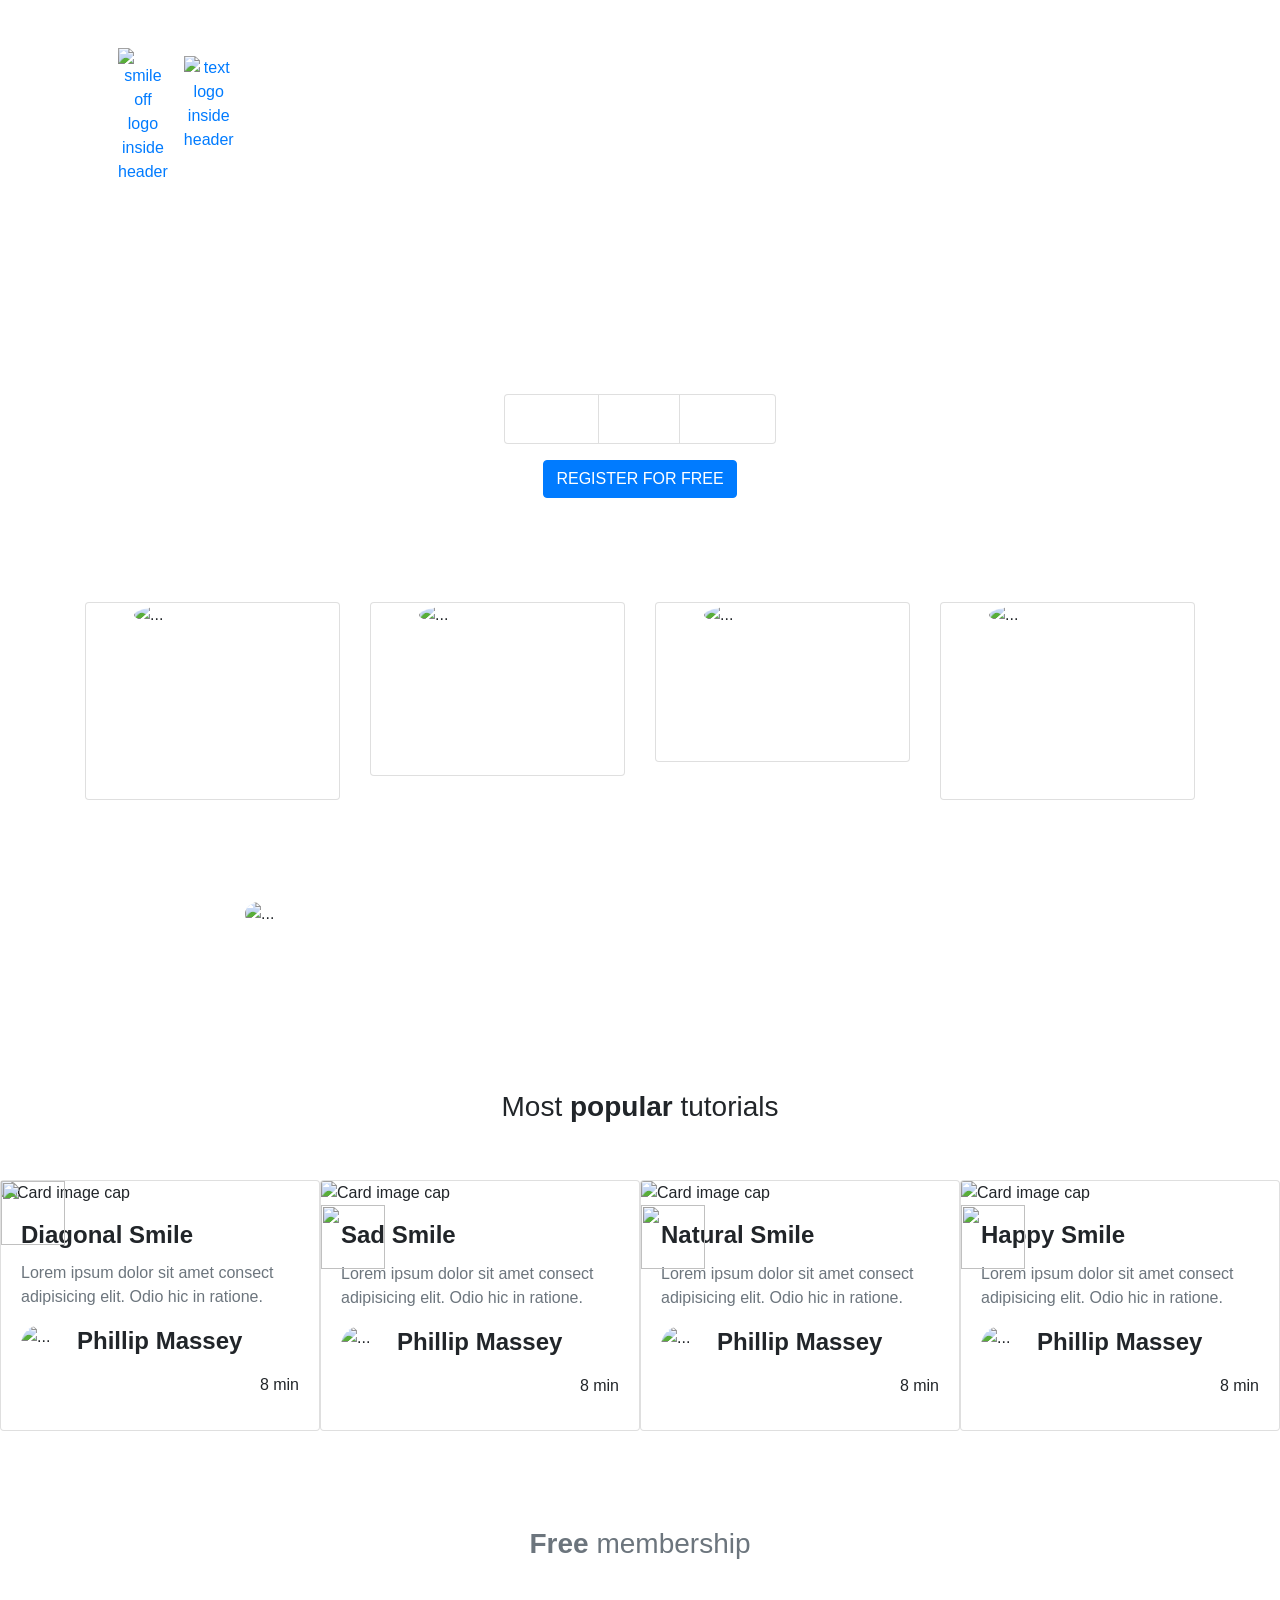
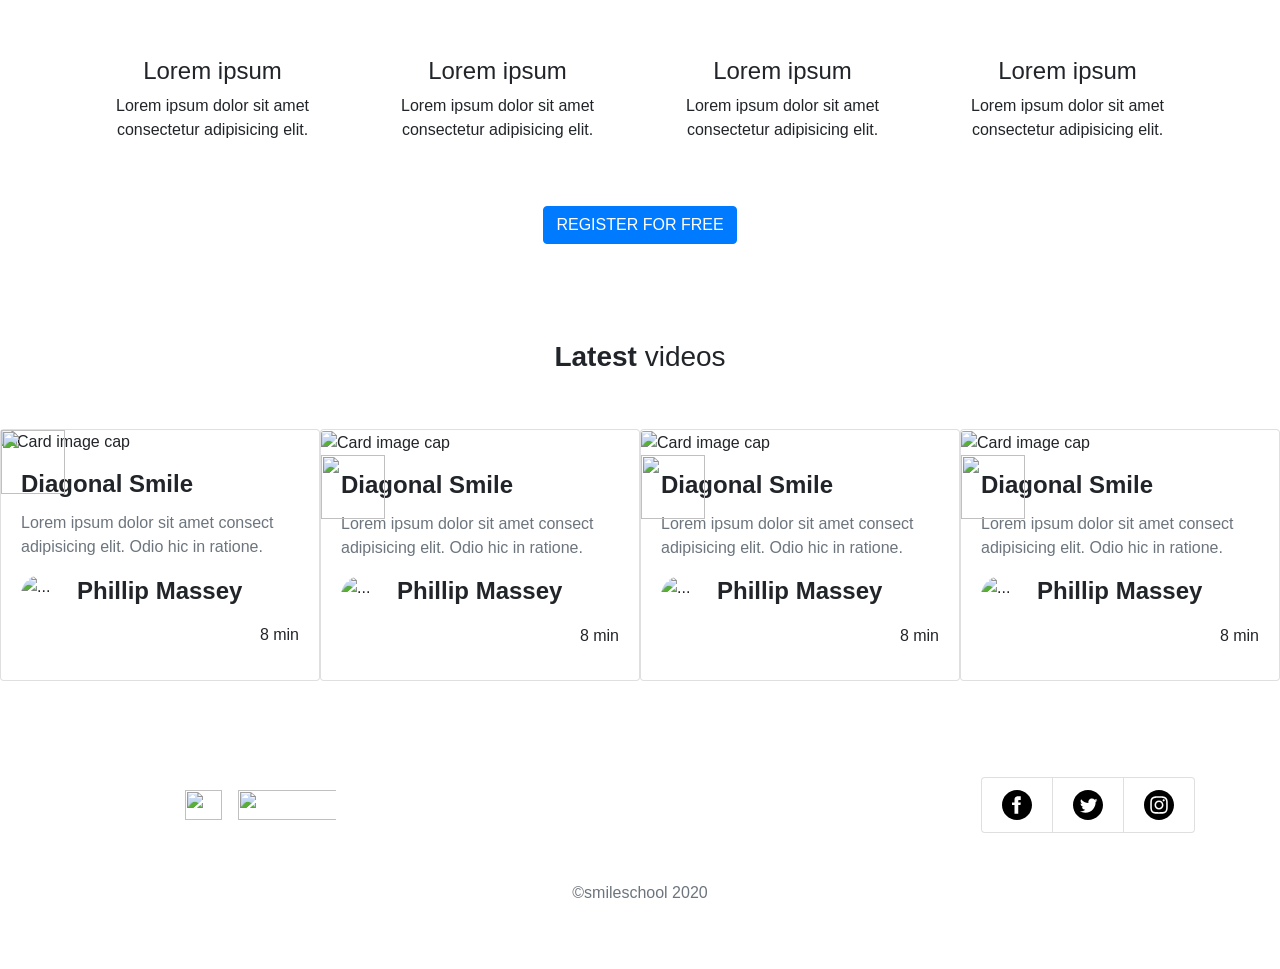
==== 0-homepage.html @ 90c12ca0 "Smiling school" ====
<!DOCTYPE html>
<html lang="en">
<head>
    <meta charset="UTF-8">
    <meta http-equiv="X-UA-Compatible" content="IE=edge">
    <meta name="viewport" content="width=device-width, initial-scale=1.0">
    <title>Smile School</title>
    <link rel="shortcut icon" href="/images/favicon.ico" type="image/x-icon">
    <link href="https://fonts.googleapis.com/css?family=Source+Sans+Pro&display=swap" rel="stylesheet">
    <link href="https://fonts.googleapis.com/css?family=Coiny&display=swap" rel="stylesheet">

    <script src="https://code.jquery.com/jquery-3.4.1.min.js" integrity="sha256-CSXorXvZcTkaix6Yvo6HppcZGetbYMGWSFlBw8HfCJo=" crossorigin="anonymous"></script>
    <script src="https://stackpath.bootstrapcdn.com/bootstrap/4.4.1/js/bootstrap.min.js" integrity="sha384-wfSDF2E50Y2D1uUdj0O3uMBJnjuUD4Ih7YwaYd1iqfktj0Uod8GCExl3Og8ifwB6" crossorigin="anonymous"></script>
    <script src="https://cdnjs.cloudflare.com/ajax/libs/popper.js/1.12.9/umd/popper.min.js" integrity="sha384-ApNbgh9B+Y1QKtv3Rn7W3mgPxhU9K/ScQsAP7hUibX39j7fakFPskvXusvfa0b4Q" crossorigin="anonymous"></script>

    <link rel="stylesheet" href="https://stackpath.bootstrapcdn.com/bootstrap/4.4.1/css/bootstrap.min.css" integrity="sha384-Vkoo8x4CGsO3+Hhxv8T/Q5PaXtkKtu6ug5TOeNV6gBiFeWPGFN9MuhOf23Q9Ifjh" crossorigin="anonymous">

    <!-- Import this for using IcoMoon provide-->
    <link rel="stylesheet" href="/holberton_school-icon/style.css">
    <!-- Costumize styles -->
    <link rel="stylesheet" href="styles.css">
    <script src="scripts.js"></script>

</head>
<body>
    <main class="img-background">
        <header class="container p-5">
            <div class="row justify-content-between">

                <!-- header logo -->
                <div class="header-logo d-flex flex-column flex-sm-row text-center col-12 col-sm-1">
                    <a href="0-homepage.html"><img src="/images/smile_off.png" aria-current="page" alt="smile off logo inside header" width="37" height="34"></a>
                    <a href="0-homepage.html"><img src="/images/logo.png" class="pl-3 pt-2" alt="text logo inside header" width="113" height="34"></a>
                </div>

                <input type="checkbox" class="menu-btn d-none" id="menu-btn">
                <label class="menu-icon p-1 d-block d-sm-none position-absolute top-0" for="menu-btn"><span class="holberton_school-icon-menu text-white p-2 fs1"></span></label>

                <!-- menu-var nav -->
                <nav class="navbar-menu m-0 p-0">
                    <ul class="nav flex-column flex-sm-row text-center">
                        <li class="nav-item">
                            <a class="nav-link text-white text-uppercase" href="0-courses.html">courses</a>
                        </li>
                        <li class="nav-item">
                            <a class="nav-link text-white text-uppercase" href="0-pricing.html">pricing</a>
                        </li>
                        <li class="nav-item">
                            <a class="nav-link text-white text-uppercase" href="#">login</a>
                        </li>
                    </ul>
                </nav>
            </div>
        </header>

        <section class="section-hero text-white py-5">
            <h1 class="display-2 text-center font-weight-bold">Get schooled</h1>
            <div class="list-body">
                <ul class="list-group list-group-horizontal d-flex justify-content-center">
                    <li class="list-group-item text-uppercase">small</li>
                    <li class="list-group-item text-uppercase">grin</li>
                    <li class="list-group-item text-uppercase">laugh</li>
                </ul>
            </div>
            <div class="text-center py-3">
                <button type="button" class="button btn btn-primary text-uppercase">register for free</button>
            </div>
        </section>

        <section class="section-pros">
            <p class="text-center text-white pros"><span class="color">Learn</span> from the pros</p>
            <div class="container">
                <div class="row">
                    <div class="col-6 col-md-3">
                        <div class="card">
                            <img src="/images/profile_1.jpg" class="card-img-top rounded-circle px-5" alt="...">
                            <div class="card-body">
                                <h2 class="text-white text-center font-weight-bold">Phillip Massey</h2>
                                <p class="card-text text-white text-center font-italic"><span>&#171;</span> Smile of the year <span>&#187;</span> 2018 - 2019</p>
                            </div>
                        </div>
                    </div>
                    <div class="col-6 col-md-3">
                        <div class="card">
                            <img src="/images/profile_2.jpg" class="card-img-top rounded-circle px-5" alt="...">
                            <div class="card-body">
                                <h2 class="text-white text-center font-weight-bold">Nanie Lawrence</h2>
                                <p class="card-text text-white text-center font-italic">Best <span>&#171;</span> Little smile <span>&#187;</span> 2017</p>
                            </div>
                        </div>
                    </div>
                    <div class="col-6 col-md-3">
                        <div class="card">
                            <img src="/images/profile_3.jpg" class="card-img-top rounded-circle px-5" alt="...">
                            <div class="card-body">
                                <h2 class="text-white text-center font-weight-bold">Bruce Walter</h2>
                                <p class="card-text text-white text-center font-italic">Best <span>&#171;</span> Friend smile <span>&#187;</span> Live performance 2019</p>
                            </div>
                        </div>
                    </div>
                    <div class="col-6 col-md-3">
                        <div class="card">
                            <img src="/images/profile_4.jpg" class="card-img-top rounded-circle px-5" alt="...">
                            <div class="card-body">
                                <h2 class="text-white font-weight-bold text-center">Henry Hughes</h2>
                                <p class="card-text text-white text-center font-italic"><span>&#171;</span> 24h smales <span>&#187;</span> winner 2016 - 2019</p>
                            </div>
                        </div>
                    </div>
                </div>
            </div>
        </section>
    </main>
    <!-- Carousel of quotes -->
    <section class="section-carousel py-5">
        <div id="carouselExampleControls" class="carousel slide" data-bs-touch="false" slide.bs.carousel="true" data-bs-interval="false">
            <div class="container">
                <div class="carousel-inner">
                    <div class="carousel-item active">
                        <!-- Quote 1 -->
                        <blockquote>
                            <div class="container">
                                <div class="row align-items-center px-md-5">
                                    <div class="col-sm-3 text-center">
                                        <img class="img-carousel rounded-circle" src="/images/profile_5.jpg" alt="...">
                                    </div>
                                    <div class="col-sm-9 mt-5 mt-sm-0">
                                        <p class="text-white"><span>&#171;</span> Those tutorials are concise and go straight to the point. I can think of a better place to learn smiling. And it's so fun. <span>&#187;</span></p>
                                        <h3 class="text-white">Person Name</h3>
                                        <small class="text-white">Weather presenter</small>
                                    </div>
                                </div>
                            </div>
                        </blockquote>
                    </div>
                    <div class="carousel-item">
                        <!-- Quote 2 -->
                        <blockquote>
                            <div class="container">
                                <div class="row align-items-center px-md-5">
                                    <div class="col-sm-3 text-center">
                                        <img class="img-carousel rounded-circle" src="/images/profile_5.jpg" alt="...">
                                    </div>
                                    <div class="col-sm-9 mt-5 mt-sm-0">
                                        <p class="text-white"><span>&#171;</span> Those tutorials are concise and go straight to the point. I can think of a better place to learn smiling. And it's so fun. <span>&#187;</span></p>
                                        <h3 class="text-white">Person Name</h3>
                                        <small class="text-white">Weather presenter</small>
                                    </div>
                                </div>
                            </div>
                        </blockquote>
                    </div>
                </div>
            </div>
        <a class="carousel-control-prev" href="#carouselExampleControls" role="button" data-slide="prev">
            <span class="holberton_school-icon-arrow_4" aria-hidden="true"></span>
            <span class="sr-only">Previous</span>
        </a>
        <a class="carousel-control-next" href="#carouselExampleControls" role="button" data-slide="next">
            <span class="holberton_school-icon-arrow_3" aria-hidden="true"></span>
            <span class="sr-only">Next</span>
        </a>
        </div>
    </section>
    <!-- Carousel of videos -->
    <section class="carousel-videos">
        <div id="carouselVideo" class="carousel slide" data-bs-touch="false" slide.bs.carousel="true" data-bs-interval="false">
            <div class="container-own">
                <div class="header-videos">
                    <header class="text-center py-5">
                        <h3 class="font-weight-lighter color-text">Most <span class="color font-weight-bold">popular</span> tutorials</h3>
                    </header>
                </div>
                <div class="carousel-inner pb-5">
                    <div class="carousel-item active">
                        <div class="d-flex justify-content-around px-5 px-md-0">
                            <!-- card video 1 -->
                            <div class="card">
                                <img class="card-img-top position-relative" src="/images/thumbnail_1.jpg" alt="Card image cap" >
                                <div class="card-image position-absolute top-0 left-0">
                                    <img src="/images/play.png" alt="" width="64px" height="64px">
                                </div>
                                <div class="card-body py-3">
                                    <h4 class="card-title font-weight-bold color-text">Diagonal Smile</h4>
                                    <p class="card-text text-muted">Lorem ipsum dolor sit amet consect adipisicing elit. Odio hic in ratione.</p>
                                    <div class="d-flex align-items-center">
                                        <img src="/images/profile_1.jpg" class="rounded-circle" alt="..." width="40px" height="40px">
                                        <div>
                                            <h4 class="font-weight-bold pl-3"><span class="color"> Phillip Massey</span></h4>
                                        </div>
                                    </div>
                                    <div class="d-flex mt-2 justify-content-between">
                                        <div class="rating">
                                            <img src="/images/star_on.png" alt="" width="15px" height="15px">
                                            <img src="/images/star_on.png" alt="" width="15px" height="15px">
                                            <img src="/images/star_on.png" alt="" width="15px" height="15px">
                                            <img src="/images/star_on.png" alt="" width="15px" height="15px">
                                            <img src="/images/star_off.png" alt="" width="15px" height="15px">
                                        </div>
                                        <div class="minutes">
                                            <p><span class="color">8 min</span></p>
                                        </div>
                                    </div>
                                </div>
                            </div>
                            <!-- card video 2 -->
                            <div class="card d-none d-sm-block">
                                <img class="card-img-top position-relative" src="/images/thumbnail_2.jpg" alt="Card image cap" >
                                <div class="card-image position-absolute">
                                    <img src="/images/play.png" alt="" width="64px" height="64px">
                                </div>
                                <div class="card-body py-3">
                                    <h4 class="card-title font-weight-bold color-text">Sad Smile</h4>
                                    <p class="card-text text-muted">Lorem ipsum dolor sit amet consect adipisicing elit. Odio hic in ratione.</p>
                                    <div class="d-flex align-items-center">
                                        <img src="/images/profile_1.jpg" class="rounded-circle" alt="..." width="40px" height="40px">
                                        <div>
                                            <h4 class="font-weight-bold pl-3"><span class="color"> Phillip Massey</span></h4>
                                        </div>
                                    </div>
                                    <div class="d-flex mt-2 justify-content-between">
                                        <div class="rating">
                                            <img src="/images/star_on.png" alt="" width="15px" height="15px">
                                            <img src="/images/star_on.png" alt="" width="15px" height="15px">
                                            <img src="/images/star_on.png" alt="" width="15px" height="15px">
                                            <img src="/images/star_on.png" alt="" width="15px" height="15px">
                                            <img src="/images/star_off.png" alt="" width="15px" height="15px">
                                        </div>
                                        <div class="minutes">
                                            <p><span class="color">8 min</span></p>
                                        </div>
                                    </div>
                                </div>
                            </div>
                            <!-- card video 3 -->
                            <div class="card d-none d-md-block">
                                <img class="card-img-top position-relative" src="/images/thumbnail_3.jpg" alt="Card image cap" >
                                <div class="card-image position-absolute">
                                    <img src="/images/play.png" alt="" width="64px" height="64px">
                                </div>
                                <div class="card-body py-3">
                                    <h4 class="card-title font-weight-bold color-text">Natural Smile</h4>
                                    <p class="card-text text-muted">Lorem ipsum dolor sit amet consect adipisicing elit. Odio hic in ratione.</p>
                                    <div class="d-flex align-items-center">
                                        <img src="/images/profile_1.jpg" class="rounded-circle" alt="..." width="40px" height="40px">
                                        <div>
                                            <h4 class="font-weight-bold pl-3"><span class="color"> Phillip Massey</span></h4>
                                        </div>
                                    </div>
                                    <div class="d-flex mt-2 justify-content-between">
                                        <div class="rating">
                                            <img src="/images/star_on.png" alt="" width="15px" height="15px">
                                            <img src="/images/star_on.png" alt="" width="15px" height="15px">
                                            <img src="/images/star_on.png" alt="" width="15px" height="15px">
                                            <img src="/images/star_on.png" alt="" width="15px" height="15px">
                                            <img src="/images/star_off.png" alt="" width="15px" height="15px">
                                        </div>
                                        <div class="minutes">
                                            <p><span class="color">8 min</span></p>
                                        </div>
                                    </div>
                                </div>
                            </div>
                            <!-- card video 4 -->
                            <div class="card d-none d-md-block">
                                <img class="card-img-top position-relative" src="/images/thumbnail_4.jpg" alt="Card image cap" >
                                <div class="card-image position-absolute">
                                    <img src="/images/play.png" alt="" width="64px" height="64px">
                                </div>
                                <div class="card-body py-3">
                                    <h4 class="card-title font-weight-bold color-text">Happy Smile</h4>
                                    <p class="card-text text-muted">Lorem ipsum dolor sit amet consect adipisicing elit. Odio hic in ratione.</p>
                                    <div class="d-flex align-items-center">
                                        <img src="/images/profile_1.jpg" class="rounded-circle" alt="..." width="40px" height="40px">
                                        <div>
                                            <h4 class="font-weight-bold pl-3"><span class="color"> Phillip Massey</span></h4>
                                        </div>
                                    </div>
                                    <div class="d-flex mt-2 justify-content-between">
                                        <div class="rating">
                                            <img src="/images/star_on.png" alt="" width="15px" height="15px">
                                            <img src="/images/star_on.png" alt="" width="15px" height="15px">
                                            <img src="/images/star_on.png" alt="" width="15px" height="15px">
                                            <img src="/images/star_on.png" alt="" width="15px" height="15px">
                                            <img src="/images/star_off.png" alt="" width="15px" height="15px">
                                        </div>
                                        <div class="minutes">
                                            <p><span class="color">8 min</span></p>
                                        </div>
                                    </div>
                                </div>
                            </div>
                        </div>
                    </div>
                    <div class="carousel-item">
                        <!-- second part of carousel -->
                        <div class="d-flex justify-content-around px-5 px-md-0">
                            <!-- card video 1 -->
                            <div class="card d-none d-md-block">
                                <img class="card-img-top position-relative" src="/images/thumbnail_1.jpg" alt="Card image cap" >
                                <div class="card-image position-absolute">
                                    <img src="/images/play.png" alt="" width="64px" height="64px">
                                </div>
                                <div class="card-body py-3">
                                    <h4 class="card-title font-weight-bold color-text">Diagonal Smile</h4>
                                    <p class="card-text text-muted">Lorem ipsum dolor sit amet consect adipisicing elit. Odio hic in ratione.</p>
                                    <div class="d-flex align-items-center">
                                        <img src="/images/profile_1.jpg" class="rounded-circle" alt="..." width="40px" height="40px">
                                        <div>
                                            <h4 class="font-weight-bold pl-3"><span class="color"> Phillip Massey</span></h4>
                                        </div>
                                    </div>
                                    <div class="d-flex mt-2 justify-content-between">
                                        <div class="rating">
                                            <img src="/images/star_on.png" alt="" width="15px" height="15px">
                                            <img src="/images/star_on.png" alt="" width="15px" height="15px">
                                            <img src="/images/star_on.png" alt="" width="15px" height="15px">
                                            <img src="/images/star_on.png" alt="" width="15px" height="15px">
                                            <img src="/images/star_off.png" alt="" width="15px" height="15px">
                                        </div>
                                        <div class="minutes">
                                            <p><span class="color">8 min</span></p>
                                        </div>
                                    </div>
                                </div>
                            </div>
                            <!-- card video 2 -->
                            <div class="card d-none d-md-block ">
                                <img class="card-img-top position-relative" src="/images/thumbnail_2.jpg" alt="Card image cap" >
                                <div class="card-image position-absolute">
                                    <img src="/images/play.png" alt="" width="64px" height="64px">
                                </div>
                                <div class="card-body py-3">
                                    <h4 class="card-title font-weight-bold color-text">Sad Smile</h4>
                                    <p class="card-text text-muted">Lorem ipsum dolor sit amet consect adipisicing elit. Odio hic in ratione.</p>
                                    <div class="d-flex align-items-center">
                                        <img src="/images/profile_1.jpg" class="rounded-circle" alt="..." width="40px" height="40px">
                                        <div>
                                            <h4 class="font-weight-bold pl-3"><span class="color"> Phillip Massey</span></h4>
                                        </div>
                                    </div>
                                    <div class="d-flex mt-2 justify-content-between">
                                        <div class="rating">
                                            <img src="/images/star_on.png" alt="" width="15px" height="15px">
                                            <img src="/images/star_on.png" alt="" width="15px" height="15px">
                                            <img src="/images/star_on.png" alt="" width="15px" height="15px">
                                            <img src="/images/star_on.png" alt="" width="15px" height="15px">
                                            <img src="/images/star_off.png" alt="" width="15px" height="15px">
                                        </div>
                                        <div class="minutes">
                                            <p><span class="color">8 min</span></p>
                                        </div>
                                    </div>
                                </div>
                            </div>
                            <!-- card video 3 -->
                            <div class="card d-none d-sm-block">
                                <img class="card-img-top position-relative color-text" src="/images/thumbnail_3.jpg" alt="Card image cap" >
                                <div class="card-image position-absolute">
                                    <img src="/images/play.png" alt="" width="64px" height="64px">
                                </div>
                                <div class="card-body py-3">
                                    <h4 class="card-title font-weight-bold">Natural Smile</h4>
                                    <p class="card-text text-muted">Lorem ipsum dolor sit amet consect adipisicing elit. Odio hic in ratione.</p>
                                    <div class="d-flex align-items-center">
                                        <img src="/images/profile_1.jpg" class="rounded-circle" alt="..." width="40px" height="40px">
                                        <div>
                                            <h4 class="font-weight-bold pl-3"><span class="color"> Phillip Massey</span></h4>
                                        </div>
                                    </div>
                                    <div class="d-flex mt-2 justify-content-between">
                                        <div class="rating">
                                            <img src="/images/star_on.png" alt="" width="15px" height="15px">
                                            <img src="/images/star_on.png" alt="" width="15px" height="15px">
                                            <img src="/images/star_on.png" alt="" width="15px" height="15px">
                                            <img src="/images/star_on.png" alt="" width="15px" height="15px">
                                            <img src="/images/star_off.png" alt="" width="15px" height="15px">
                                        </div>
                                        <div class="minutes">
                                            <p><span class="color">8 min</span></p>
                                        </div>
                                    </div>
                                </div>
                            </div>
                            <!-- card video 4 -->
                            <div class="card">
                                <img class="card-img-top position-relative" src="/images/thumbnail_4.jpg" alt="Card image cap" >
                                <div class="card-image position-absolute">
                                    <img src="/images/play.png" alt="" width="64px" height="64px">
                                </div>
                                <div class="card-body py-3">
                                    <h4 class="card-title font-weight-bold color-text">Happy Smile</h4>
                                    <p class="card-text text-muted">Lorem ipsum dolor sit amet consect adipisicing elit. Odio hic in ratione.</p>
                                    <div class="d-flex align-items-center">
                                        <img src="/images/profile_1.jpg" class="rounded-circle" alt="..." width="40px" height="40px">
                                        <div>
                                            <h4 class="font-weight-bold pl-3"><span class="color"> Phillip Massey</span></h4>
                                        </div>
                                    </div>
                                    <div class="d-flex mt-2 justify-content-between">
                                        <div class="rating">
                                            <img src="/images/star_on.png" alt="" width="15px" height="15px">
                                            <img src="/images/star_on.png" alt="" width="15px" height="15px">
                                            <img src="/images/star_on.png" alt="" width="15px" height="15px">
                                            <img src="/images/star_on.png" alt="" width="15px" height="15px">
                                            <img src="/images/star_off.png" alt="" width="15px" height="15px">
                                        </div>
                                        <div class="minutes">
                                            <p><span class="color">8 min</span></p>
                                        </div>
                                    </div>
                                </div>
                            </div>
                        </div>
                    </div>
                </div>
            </div>
        <a class="carousel-control-prev" href="#carouselVideo" role="button" data-slide="prev">
            <span class="holberton_school-icon-arrow_4" aria-hidden="true"></span>
            <span class="sr-only">Previous</span>
        </a>
        <a class="carousel-control-next" href="#carouselVideo" role="button" data-slide="next">
            <span class="holberton_school-icon-arrow_3" aria-hidden="true"></span>
            <span class="sr-only">Next</span>
        </a>
        </div>
    </section>
    <!-- row of smile -->
    <section class="section-smile">
        <div class="container">
            <header class="text-center py-5">
                <h3 class="font-weight-lighter text-muted"><span class="color font-weight-bold">Free </span>membership</h3>
            </header>
            <div class="row flex-wrap">
                <div class="col-12 col-sm-6 col-md-3 text-center">
                    <img src="/images/smile_on.png" alt="">
                    <div class="pt-3">
                        <h4>Lorem ipsum</h4>
                        <p class="smile-margin">Lorem ipsum dolor sit amet consectetur adipisicing elit.</p>    
                    </div>
                </div>
                <div class="col-12 col-sm-6 col-md-3 text-center mt-5 mt-sm-0">
                    <img src="/images/smile_on.png" alt="">
                    <div class="pt-3">
                        <h4>Lorem ipsum</h4>
                        <p class="smile-margin">Lorem ipsum dolor sit amet consectetur adipisicing elit.</p>
                    </div>
                </div>
                <div class="col-12 col-sm-6 col-md-3 text-center mt-5 mt-md-0">
                    <img src="/images/smile_on.png" alt="">
                    <div class="pt-3">
                        <h4>Lorem ipsum</h4>
                        <p class="smile-margin">Lorem ipsum dolor sit amet consectetur adipisicing elit.</p>
                    </div>
                </div>
                <div class="col-12 col-sm-6 col-md-3 text-center mt-5 mt-md-0">
                    <img src="/images/smile_on.png" alt="">
                    <div class="pt-3">
                        <h4>Lorem ipsum</h4>
                        <p class="smile-margin">Lorem ipsum dolor sit amet consectetur adipisicing elit.</p>
                    </div>
                </div>
            </div>
            <div class="text-center py-5">
                <button type="button" class="button btn btn-primary text-uppercase">register for free</button>
            </div>
        </div>
    </section>
    <!-- Carousel of videos latest section -->
    <section class="carousel-videos">
        <div id="carousellatest" class="carousel slide" data-bs-touch="false" slide.bs.carousel="true" data-bs-interval="false">
            <div class="container-own">
                <div class="header-videos">
                    <header class="text-center py-5">
                        <h3 class="font-weight-lighter color-text"><span class="color font-weight-bold">Latest</span> videos</h3>
                    </header>
                </div>
                <div class="carousel-inner pb-5">
                    <div class="carousel-item active">
                        <div class="d-flex justify-content-around">
                            <!-- card video 1 -->
                            <div class="card">
                                <img class="card-img-top position-relative" src="/images/thumbnail_1.jpg" alt="Card image cap" >
                                <div class="card-image position-absolute">
                                    <img src="/images/play.png" alt="" width="64px" height="64px">
                                </div>
                                <div class="card-body py-3">
                                    <h4 class="card-title font-weight-bold color-text">Diagonal Smile</h4>
                                    <p class="card-text text-muted">Lorem ipsum dolor sit amet consect adipisicing elit. Odio hic in ratione.</p>
                                    <div class="d-flex align-items-center">
                                        <img src="/images/profile_1.jpg" class="rounded-circle" alt="..." width="40px" height="40px">
                                        <div>
                                            <h4 class="font-weight-bold pl-3"><span class="color"> Phillip Massey</span></h4>
                                        </div>
                                    </div>
                                    <div class="d-flex mt-2 justify-content-between">
                                        <div class="rating">
                                            <img src="/images/star_on.png" alt="" width="15px" height="15px">
                                            <img src="/images/star_on.png" alt="" width="15px" height="15px">
                                            <img src="/images/star_on.png" alt="" width="15px" height="15px">
                                            <img src="/images/star_on.png" alt="" width="15px" height="15px">
                                            <img src="/images/star_off.png" alt="" width="15px" height="15px">
                                        </div>
                                        <div class="minutes">
                                            <p><span class="color">8 min</span></p>
                                        </div>
                                    </div>
                                </div>
                            </div>
                            <!-- card video 2 -->
                            <div class="card d-none d-sm-block">
                                <img class="card-img-top position-relative" src="/images/thumbnail_2.jpg" alt="Card image cap" >
                                <div class="card-image position-absolute">
                                    <img src="/images/play.png" alt="" width="64px" height="64px">
                                </div>
                                <div class="card-body py-3">
                                    <h4 class="card-title font-weight-bold color-text">Diagonal Smile</h4>
                                    <p class="card-text text-muted">Lorem ipsum dolor sit amet consect adipisicing elit. Odio hic in ratione.</p>
                                    <div class="d-flex align-items-center">
                                        <img src="/images/profile_1.jpg" class="rounded-circle" alt="..." width="40px" height="40px">
                                        <div>
                                            <h4 class="font-weight-bold pl-3"><span class="color"> Phillip Massey</span></h4>
                                        </div>
                                    </div>
                                    <div class="d-flex mt-2 justify-content-between">
                                        <div class="rating">
                                            <img src="/images/star_on.png" alt="" width="15px" height="15px">
                                            <img src="/images/star_on.png" alt="" width="15px" height="15px">
                                            <img src="/images/star_on.png" alt="" width="15px" height="15px">
                                            <img src="/images/star_on.png" alt="" width="15px" height="15px">
                                            <img src="/images/star_off.png" alt="" width="15px" height="15px">
                                        </div>
                                        <div class="minutes">
                                            <p><span class="color">8 min</span></p>
                                        </div>
                                    </div>
                                </div>
                            </div>
                            <!-- card video 3 -->
                            <div class="card d-none d-md-block">
                                <img class="card-img-top position-relative" src="/images/thumbnail_3.jpg" alt="Card image cap" >
                                <div class="card-image position-absolute">
                                    <img src="/images/play.png" alt="" width="64px" height="64px">
                                </div>
                                <div class="card-body py-3">
                                    <h4 class="card-title font-weight-bold color-text">Diagonal Smile</h4>
                                    <p class="card-text text-muted">Lorem ipsum dolor sit amet consect adipisicing elit. Odio hic in ratione.</p>
                                    <div class="d-flex align-items-center">
                                        <img src="/images/profile_1.jpg" class="rounded-circle" alt="..." width="40px" height="40px">
                                        <div>
                                            <h4 class="font-weight-bold pl-3"><span class="color"> Phillip Massey</span></h4>
                                        </div>
                                    </div>
                                    <div class="d-flex mt-2 justify-content-between">
                                        <div class="rating">
                                            <img src="/images/star_on.png" alt="" width="15px" height="15px">
                                            <img src="/images/star_on.png" alt="" width="15px" height="15px">
                                            <img src="/images/star_on.png" alt="" width="15px" height="15px">
                                            <img src="/images/star_on.png" alt="" width="15px" height="15px">
                                            <img src="/images/star_off.png" alt="" width="15px" height="15px">
                                        </div>
                                        <div class="minutes">
                                            <p><span class="color">8 min</span></p>
                                        </div>
                                    </div>
                                </div>
                            </div>
                            <!-- card video 4 -->
                            <div class="card d-none d-md-block">
                                <img class="card-img-top position-relative" src="/images/thumbnail_4.jpg" alt="Card image cap" >
                                <div class="card-image position-absolute">
                                    <img src="/images/play.png" alt="" width="64px" height="64px">
                                </div>
                                <div class="card-body py-3">
                                    <h4 class="card-title font-weight-bold color-text">Diagonal Smile</h4>
                                    <p class="card-text text-muted">Lorem ipsum dolor sit amet consect adipisicing elit. Odio hic in ratione.</p>
                                    <div class="d-flex align-items-center">
                                        <img src="/images/profile_1.jpg" class="rounded-circle" alt="..." width="40px" height="40px">
                                        <div>
                                            <h4 class="font-weight-bold pl-3"><span class="color"> Phillip Massey</span></h4>
                                        </div>
                                    </div>
                                    <div class="d-flex mt-2 justify-content-between">
                                        <div class="rating">
                                            <img src="/images/star_on.png" alt="" width="15px" height="15px">
                                            <img src="/images/star_on.png" alt="" width="15px" height="15px">
                                            <img src="/images/star_on.png" alt="" width="15px" height="15px">
                                            <img src="/images/star_on.png" alt="" width="15px" height="15px">
                                            <img src="/images/star_off.png" alt="" width="15px" height="15px">
                                        </div>
                                        <div class="minutes">
                                            <p><span class="color">8 min</span></p>
                                        </div>
                                    </div>
                                </div>
                            </div>
                        </div>
                    </div>
                    <div class="carousel-item">
                        <!-- second part of carousel -->
                        <div class="d-flex justify-content-around px-5 px-md-0">
                            <!-- card video 1 -->
                            <div class="card d-none d-md-block">
                                <img class="card-img-top position-relative" src="/images/thumbnail_1.jpg" alt="Card image cap" >
                                <div class="card-image position-absolute">
                                    <img src="/images/play.png" alt="" width="64px" height="64px">
                                </div>
                                <div class="card-body py-3">
                                    <h4 class="card-title font-weight-bold color-text">Diagonal Smile</h4>
                                    <p class="card-text text-muted">Lorem ipsum dolor sit amet consect adipisicing elit. Odio hic in ratione.</p>
                                    <div class="d-flex align-items-center">
                                        <img src="/images/profile_1.jpg" class="rounded-circle" alt="..." width="40px" height="40px">
                                        <div>
                                            <h4 class="font-weight-bold pl-3"><span class="color"> Phillip Massey</span></h4>
                                        </div>
                                    </div>
                                    <div class="d-flex mt-2 justify-content-between">
                                        <div class="rating">
                                            <img src="/images/star_on.png" alt="" width="15px" height="15px">
                                            <img src="/images/star_on.png" alt="" width="15px" height="15px">
                                            <img src="/images/star_on.png" alt="" width="15px" height="15px">
                                            <img src="/images/star_on.png" alt="" width="15px" height="15px">
                                            <img src="/images/star_off.png" alt="" width="15px" height="15px">
                                        </div>
                                        <div class="minutes">
                                            <p><span class="color">8 min</span></p>
                                        </div>
                                    </div>
                                </div>
                            </div>
                            <!-- card video 2 -->
                            <div class="card d-none d-md-block ">
                                <img class="card-img-top position-relative" src="/images/thumbnail_2.jpg" alt="Card image cap" >
                                <div class="card-image position-absolute">
                                    <img src="/images/play.png" alt="" width="64px" height="64px">
                                </div>
                                <div class="card-body py-3">
                                    <h4 class="card-title font-weight-bold color-text">Diagonal Smile</h4>
                                    <p class="card-text text-muted">Lorem ipsum dolor sit amet consect adipisicing elit. Odio hic in ratione.</p>
                                    <div class="d-flex align-items-center">
                                        <img src="/images/profile_1.jpg" class="rounded-circle" alt="..." width="40px" height="40px">
                                        <div>
                                            <h4 class="font-weight-bold pl-3"><span class="color"> Phillip Massey</span></h4>
                                        </div>
                                    </div>
                                    <div class="d-flex mt-2 justify-content-between">
                                        <div class="rating">
                                            <img src="/images/star_on.png" alt="" width="15px" height="15px">
                                            <img src="/images/star_on.png" alt="" width="15px" height="15px">
                                            <img src="/images/star_on.png" alt="" width="15px" height="15px">
                                            <img src="/images/star_on.png" alt="" width="15px" height="15px">
                                            <img src="/images/star_off.png" alt="" width="15px" height="15px">
                                        </div>
                                        <div class="minutes">
                                            <p><span class="color">8 min</span></p>
                                        </div>
                                    </div>
                                </div>
                            </div>
                            <!-- card video 3 -->
                            <div class="card d-none d-sm-block">
                                <img class="card-img-top position-relative" src="/images/thumbnail_3.jpg" alt="Card image cap" >
                                <div class="card-image position-absolute">
                                    <img src="/images/play.png" alt="" width="64px" height="64px">
                                </div>
                                <div class="card-body py-3">
                                    <h4 class="card-title font-weight-bold color-text">Diagonal Smile</h4>
                                    <p class="card-text text-muted">Lorem ipsum dolor sit amet consect adipisicing elit. Odio hic in ratione.</p>
                                    <div class="d-flex align-items-center">
                                        <img src="/images/profile_1.jpg" class="rounded-circle" alt="..." width="40px" height="40px">
                                        <div>
                                            <h4 class="font-weight-bold pl-3"><span class="color"> Phillip Massey</span></h4>
                                        </div>
                                    </div>
                                    <div class="d-flex mt-2 justify-content-between">
                                        <div class="rating">
                                            <img src="/images/star_on.png" alt="" width="15px" height="15px">
                                            <img src="/images/star_on.png" alt="" width="15px" height="15px">
                                            <img src="/images/star_on.png" alt="" width="15px" height="15px">
                                            <img src="/images/star_on.png" alt="" width="15px" height="15px">
                                            <img src="/images/star_off.png" alt="" width="15px" height="15px">
                                        </div>
                                        <div class="minutes">
                                            <p><span class="color">8 min</span></p>
                                        </div>
                                    </div>
                                </div>
                            </div>
                            <!-- card video 4 -->
                            <div class="card">
                                <img class="card-img-top position-relative" src="/images/thumbnail_4.jpg" alt="Card image cap" >
                                <div class="card-image position-absolute">
                                    <img src="/images/play.png" alt="" width="64px" height="64px">
                                </div>
                                <div class="card-body py-3">
                                    <h4 class="card-title font-weight-bold color-text">Diagonal Smile</h4>
                                    <p class="card-text text-muted">Lorem ipsum dolor sit amet consect adipisicing elit. Odio hic in ratione.</p>
                                    <div class="d-flex align-items-center">
                                        <img src="/images/profile_1.jpg" class="rounded-circle" alt="..." width="40px" height="40px">
                                        <div>
                                            <h4 class="font-weight-bold pl-3"><span class="color"> Phillip Massey</span></h4>
                                        </div>
                                    </div>
                                    <div class="d-flex mt-2 justify-content-between">
                                        <div class="rating">
                                            <img src="/images/star_on.png" alt="" width="15px" height="15px">
                                            <img src="/images/star_on.png" alt="" width="15px" height="15px">
                                            <img src="/images/star_on.png" alt="" width="15px" height="15px">
                                            <img src="/images/star_on.png" alt="" width="15px" height="15px">
                                            <img src="/images/star_off.png" alt="" width="15px" height="15px">
                                        </div>
                                        <div class="minutes">
                                            <p><span class="color">8 min</span></p>
                                        </div>
                                    </div>
                                </div>
                            </div>
                        </div>
                    </div>
                </div>
            </div>
        <a class="carousel-control-prev" href="#carousellatest" role="button" data-slide="prev">
            <span class="holberton_school-icon-arrow_4" aria-hidden="true"></span>
            <span class="sr-only">Previous</span>
        </a>
        <a class="carousel-control-next" href="#carousellatest" role="button" data-slide="next">
            <span class="holberton_school-icon-arrow_3" aria-hidden="true"></span>
            <span class="sr-only">Next</span>
        </a>
        </div>
    </section>
    <!-- Footer -->
    <footer>
        <div class="container py-5">
            <div class="row">
                <div class="col-12 col-sm-4 d-flex flex-nowrap justify-content-center align-items-center">
                    <img src="/images/smile_off.png" alt="" width="37" height="30">
                    <img class="pl-3" src="/images/logo.png" alt="" width="114" height="30">
                </div>
                <div class="col-12 col-sm-8 list-body mt-3 mt-sm-0">
                    <ul class="list-group list-group-horizontal d-flex justify-content-center justify-content-sm-end">
                        <li class="list-group-item">
                            <a href="https://www.facebook.com/">
                                <svg xmlns="http://www.w3.org/2000/svg" width="30" height="30" viewBox="0 0 24 24">
                                    <title>
                                        Facebook icon
                                    </title>
                                    <path d="M12 0c-6.627 0-12 5.373-12 12s5.373 12 12 12 12-5.373 12-12-5.373-12-12-12zm3 8h-1.35c-.538 0-.65.221-.65.778v1.222h2l-.209 2h-1.791v7h-3v-7h-2v-2h2v-2.308c0-1.769.931-2.692 3.029-2.692h1.971v3z"/>
                                </svg>
                            </a>
                        </li>
                        <li class="list-group-item">
                            <a href="https://twitter.com/">
                                <svg xmlns="http://www.w3.org/2000/svg" width="30" height="30" viewBox="0 0 24 24"> 
                                    <title>
                                        Tweeter icon
                                    </title>
                                    <path d="M12 0c-6.627 0-12 5.373-12 12s5.373 12 12 12 12-5.373 12-12-5.373-12-12-12zm6.066 9.645c.183 4.04-2.83 8.544-8.164 8.544-1.622 0-3.131-.476-4.402-1.291 1.524.18 3.045-.244 4.252-1.189-1.256-.023-2.317-.854-2.684-1.995.451.086.895.061 1.298-.049-1.381-.278-2.335-1.522-2.304-2.853.388.215.83.344 1.301.359-1.279-.855-1.641-2.544-.889-3.835 1.416 1.738 3.533 2.881 5.92 3.001-.419-1.796.944-3.527 2.799-3.527.825 0 1.572.349 2.096.907.654-.128 1.27-.368 1.824-.697-.215.671-.67 1.233-1.263 1.589.581-.07 1.135-.224 1.649-.453-.384.578-.87 1.084-1.433 1.489z"/>
                                </svg>
                            </a>
                        </li>
                        <li class="list-group-item">
                            <a href="https://instagram.com/">
                                <svg xmlns="http://www.w3.org/2000/svg" width="30" height="30" viewBox="0 0 24 24">
                                    <title>
                                        Instagram icons
                                    </title>
                                    <path d="M14.829 6.302c-.738-.034-.96-.04-2.829-.04s-2.09.007-2.828.04c-1.899.087-2.783.986-2.87 2.87-.033.738-.041.959-.041 2.828s.008 2.09.041 2.829c.087 1.879.967 2.783 2.87 2.87.737.033.959.041 2.828.041 1.87 0 2.091-.007 2.829-.041 1.899-.086 2.782-.988 2.87-2.87.033-.738.04-.96.04-2.829s-.007-2.09-.04-2.828c-.088-1.883-.973-2.783-2.87-2.87zm-2.829 9.293c-1.985 0-3.595-1.609-3.595-3.595 0-1.985 1.61-3.594 3.595-3.594s3.595 1.609 3.595 3.594c0 1.985-1.61 3.595-3.595 3.595zm3.737-6.491c-.464 0-.84-.376-.84-.84 0-.464.376-.84.84-.84.464 0 .84.376.84.84 0 .463-.376.84-.84.84zm-1.404 2.896c0 1.289-1.045 2.333-2.333 2.333s-2.333-1.044-2.333-2.333c0-1.289 1.045-2.333 2.333-2.333s2.333 1.044 2.333 2.333zm-2.333-12c-6.627 0-12 5.373-12 12s5.373 12 12 12 12-5.373 12-12-5.373-12-12-12zm6.958 14.886c-.115 2.545-1.532 3.955-4.071 4.072-.747.034-.986.042-2.887.042s-2.139-.008-2.886-.042c-2.544-.117-3.955-1.529-4.072-4.072-.034-.746-.042-.985-.042-2.886 0-1.901.008-2.139.042-2.886.117-2.544 1.529-3.955 4.072-4.071.747-.035.985-.043 2.886-.043s2.14.008 2.887.043c2.545.117 3.957 1.532 4.071 4.071.034.747.042.985.042 2.886 0 1.901-.008 2.14-.042 2.886z"/>
                                </svg>
                            </a>
                        </li>
                    </ul>
                </div>
            </div>
            <div class="text-center pt-5">
                <p class="text-muted"><span>&copy;</span>smileschool 2020</p> 
            </div>
        </div>
    </footer>
</body>
</html>
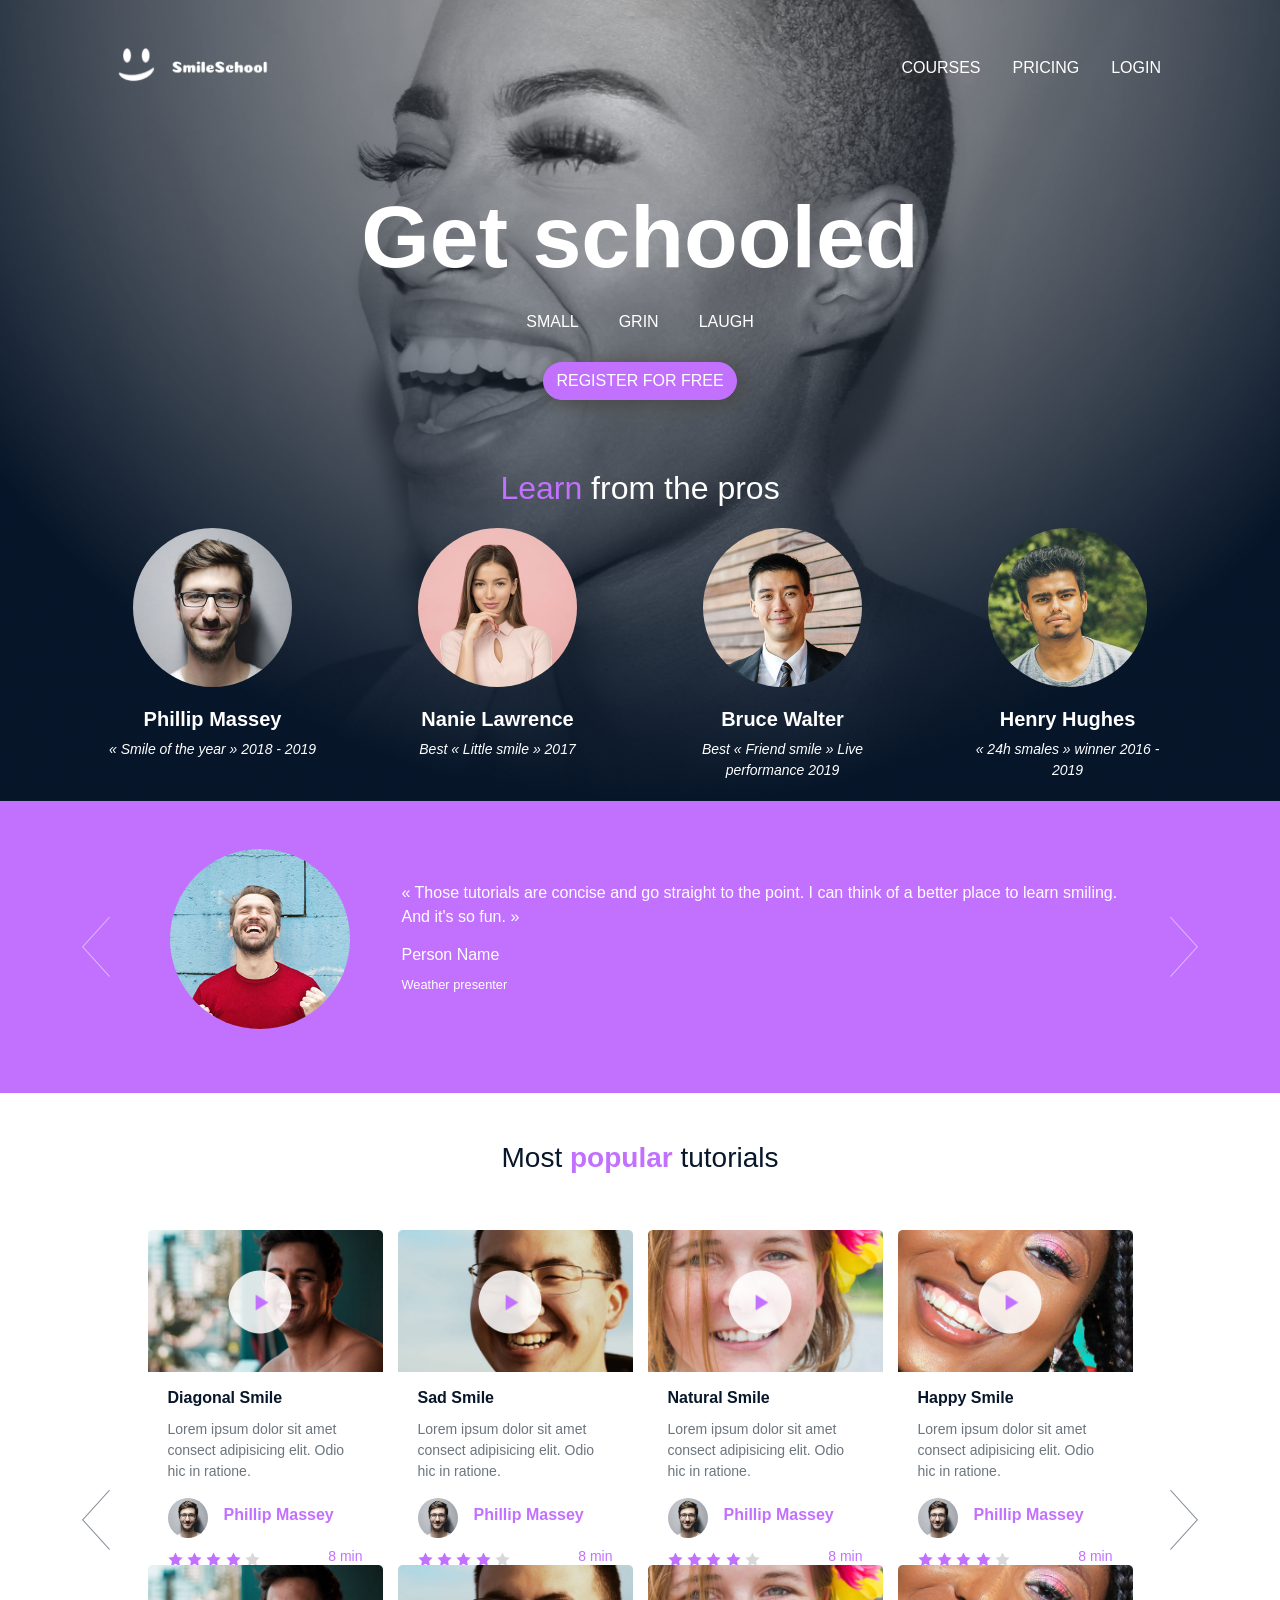
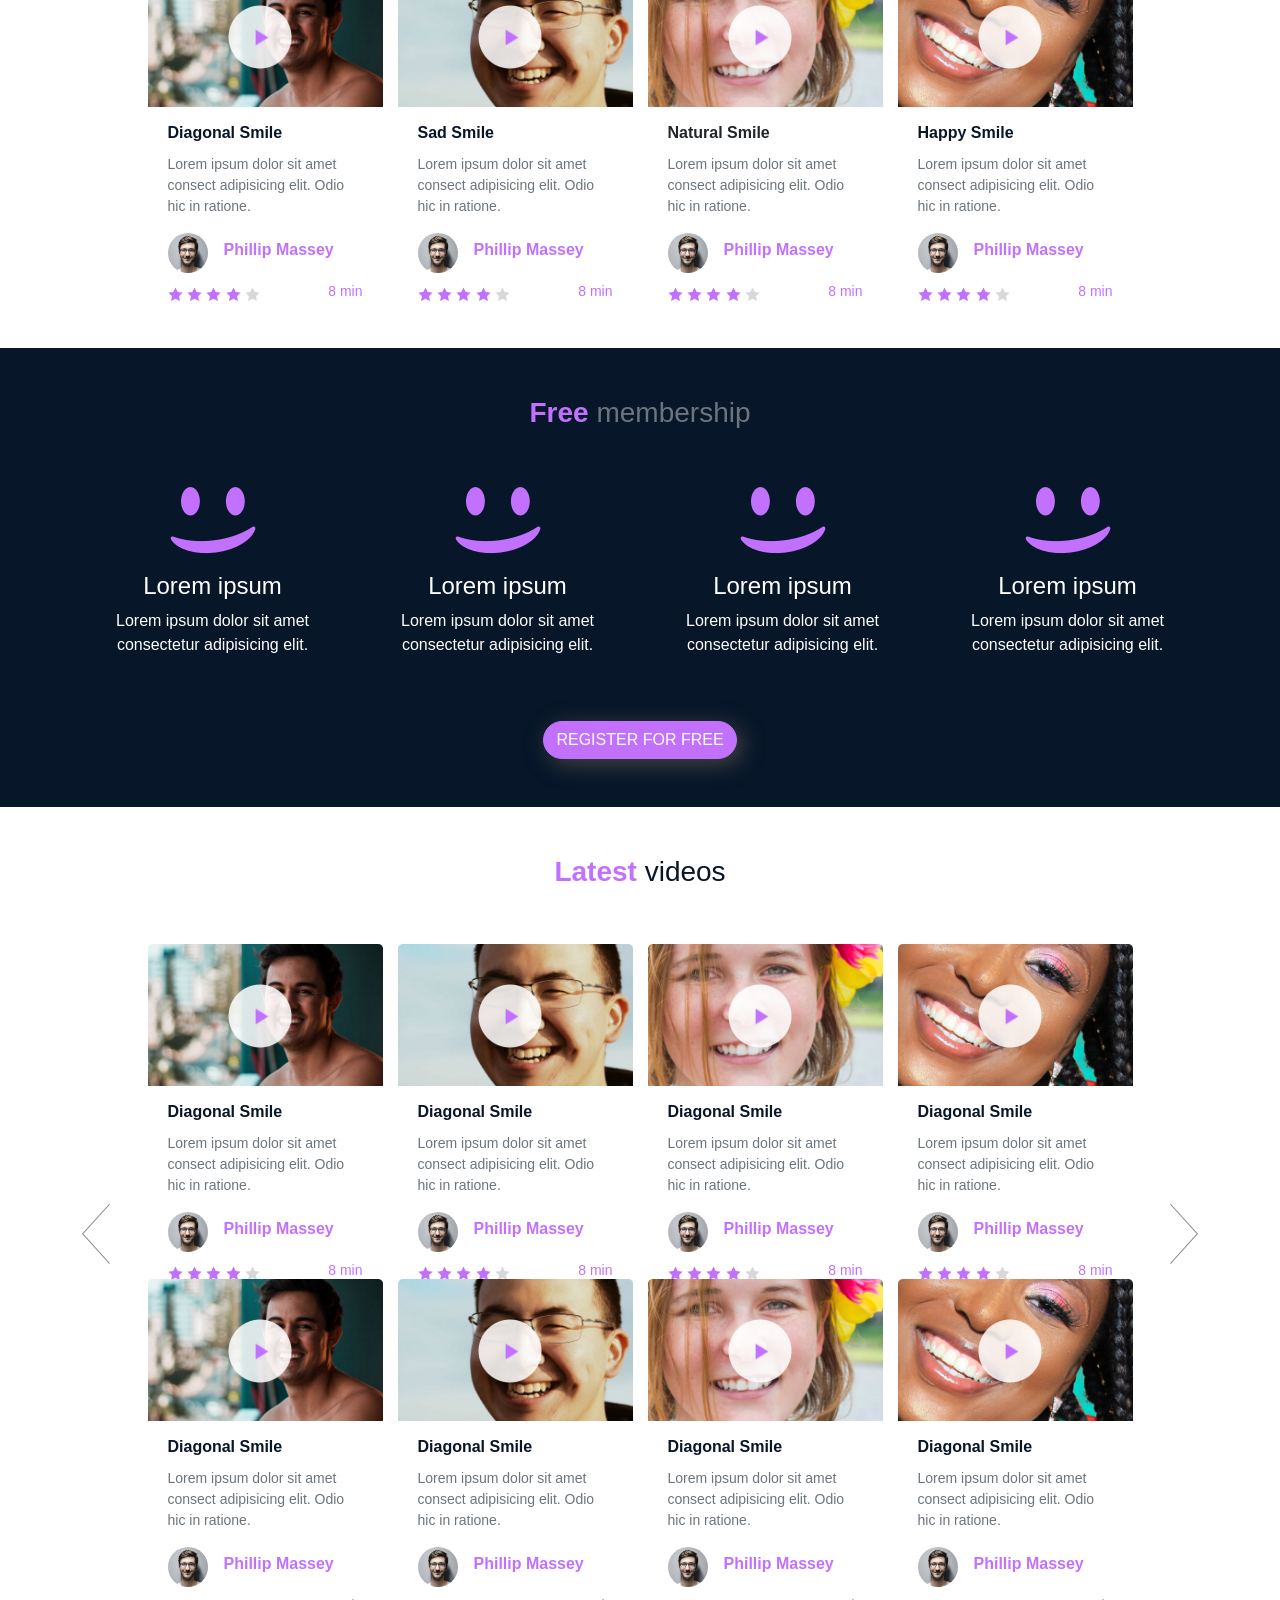
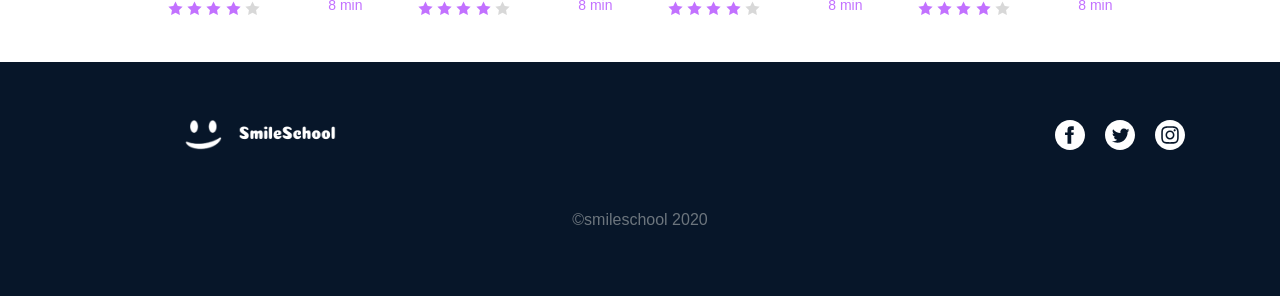
==== commit 1022e07c: "update to deploy prod" ====
--- a/0-homepage.html
+++ b/0-homepage.html
@@ -5,7 +5,7 @@
     <meta http-equiv="X-UA-Compatible" content="IE=edge">
     <meta name="viewport" content="width=device-width, initial-scale=1.0">
     <title>Smile School</title>
-    <link rel="shortcut icon" href="/images/favicon.ico" type="image/x-icon">
+    <link rel="shortcut icon" href="img/favicon.ico" type="image/x-icon">
     <link href="https://fonts.googleapis.com/css?family=Source+Sans+Pro&display=swap" rel="stylesheet">
     <link href="https://fonts.googleapis.com/css?family=Coiny&display=swap" rel="stylesheet">
 
@@ -29,8 +29,8 @@
 
                 <!-- header logo -->
                 <div class="header-logo d-flex flex-column flex-sm-row text-center col-12 col-sm-1">
-                    <a href="0-homepage.html"><img src="/images/smile_off.png" aria-current="page" alt="smile off logo inside header" width="37" height="34"></a>
-                    <a href="0-homepage.html"><img src="/images/logo.png" class="pl-3 pt-2" alt="text logo inside header" width="113" height="34"></a>
+                    <a href="0-homepage.html"><img src="img/smile_off.png" aria-current="page" alt="smile off logo inside header" width="37" height="34"></a>
+                    <a href="0-homepage.html"><img src="img/logo.png" class="pl-3 pt-2" alt="text logo inside header" width="113" height="34"></a>
                 </div>
 
                 <input type="checkbox" class="menu-btn d-none" id="menu-btn">
@@ -73,7 +73,7 @@
                 <div class="row">
                     <div class="col-6 col-md-3">
                         <div class="card">
-                            <img src="/images/profile_1.jpg" class="card-img-top rounded-circle px-5" alt="...">
+                            <img src="img/profile_1.jpg" class="card-img-top rounded-circle px-5" alt="...">
                             <div class="card-body">
                                 <h2 class="text-white text-center font-weight-bold">Phillip Massey</h2>
                                 <p class="card-text text-white text-center font-italic"><span>&#171;</span> Smile of the year <span>&#187;</span> 2018 - 2019</p>
@@ -82,7 +82,7 @@
                     </div>
                     <div class="col-6 col-md-3">
                         <div class="card">
-                            <img src="/images/profile_2.jpg" class="card-img-top rounded-circle px-5" alt="...">
+                            <img src="img/profile_2.jpg" class="card-img-top rounded-circle px-5" alt="...">
                             <div class="card-body">
                                 <h2 class="text-white text-center font-weight-bold">Nanie Lawrence</h2>
                                 <p class="card-text text-white text-center font-italic">Best <span>&#171;</span> Little smile <span>&#187;</span> 2017</p>
@@ -91,7 +91,7 @@
                     </div>
                     <div class="col-6 col-md-3">
                         <div class="card">
-                            <img src="/images/profile_3.jpg" class="card-img-top rounded-circle px-5" alt="...">
+                            <img src="img/profile_3.jpg" class="card-img-top rounded-circle px-5" alt="...">
                             <div class="card-body">
                                 <h2 class="text-white text-center font-weight-bold">Bruce Walter</h2>
                                 <p class="card-text text-white text-center font-italic">Best <span>&#171;</span> Friend smile <span>&#187;</span> Live performance 2019</p>
@@ -100,7 +100,7 @@
                     </div>
                     <div class="col-6 col-md-3">
                         <div class="card">
-                            <img src="/images/profile_4.jpg" class="card-img-top rounded-circle px-5" alt="...">
+                            <img src="img/profile_4.jpg" class="card-img-top rounded-circle px-5" alt="...">
                             <div class="card-body">
                                 <h2 class="text-white font-weight-bold text-center">Henry Hughes</h2>
                                 <p class="card-text text-white text-center font-italic"><span>&#171;</span> 24h smales <span>&#187;</span> winner 2016 - 2019</p>
@@ -122,7 +122,7 @@
                             <div class="container">
                                 <div class="row align-items-center px-md-5">
                                     <div class="col-sm-3 text-center">
-                                        <img class="img-carousel rounded-circle" src="/images/profile_5.jpg" alt="...">
+                                        <img class="img-carousel rounded-circle" src="img/profile_5.jpg" alt="...">
                                     </div>
                                     <div class="col-sm-9 mt-5 mt-sm-0">
                                         <p class="text-white"><span>&#171;</span> Those tutorials are concise and go straight to the point. I can think of a better place to learn smiling. And it's so fun. <span>&#187;</span></p>
@@ -139,7 +139,7 @@
                             <div class="container">
                                 <div class="row align-items-center px-md-5">
                                     <div class="col-sm-3 text-center">
-                                        <img class="img-carousel rounded-circle" src="/images/profile_5.jpg" alt="...">
+                                        <img class="img-carousel rounded-circle" src="img/profile_5.jpg" alt="...">
                                     </div>
                                     <div class="col-sm-9 mt-5 mt-sm-0">
                                         <p class="text-white"><span>&#171;</span> Those tutorials are concise and go straight to the point. I can think of a better place to learn smiling. And it's so fun. <span>&#187;</span></p>
@@ -176,26 +176,26 @@
                         <div class="d-flex justify-content-around px-5 px-md-0">
                             <!-- card video 1 -->
                             <div class="card">
-                                <img class="card-img-top position-relative" src="/images/thumbnail_1.jpg" alt="Card image cap" >
+                                <img class="card-img-top position-relative" src="img/thumbnail_1.jpg" alt="Card image cap" >
                                 <div class="card-image position-absolute top-0 left-0">
-                                    <img src="/images/play.png" alt="" width="64px" height="64px">
-                                </div>
-                                <div class="card-body py-3">
-                                    <h4 class="card-title font-weight-bold color-text">Diagonal Smile</h4>
-                                    <p class="card-text text-muted">Lorem ipsum dolor sit amet consect adipisicing elit. Odio hic in ratione.</p>
-                                    <div class="d-flex align-items-center">
-                                        <img src="/images/profile_1.jpg" class="rounded-circle" alt="..." width="40px" height="40px">
-                                        <div>
-                                            <h4 class="font-weight-bold pl-3"><span class="color"> Phillip Massey</span></h4>
-                                        </div>
-                                    </div>
-                                    <div class="d-flex mt-2 justify-content-between">
-                                        <div class="rating">
-                                            <img src="/images/star_on.png" alt="" width="15px" height="15px">
-                                            <img src="/images/star_on.png" alt="" width="15px" height="15px">
-                                            <img src="/images/star_on.png" alt="" width="15px" height="15px">
-                                            <img src="/images/star_on.png" alt="" width="15px" height="15px">
-                                            <img src="/images/star_off.png" alt="" width="15px" height="15px">
+                                    <img src="img/play.png" alt="" width="64px" height="64px">
+                                </div>
+                                <div class="card-body py-3">
+                                    <h4 class="card-title font-weight-bold color-text">Diagonal Smile</h4>
+                                    <p class="card-text text-muted">Lorem ipsum dolor sit amet consect adipisicing elit. Odio hic in ratione.</p>
+                                    <div class="d-flex align-items-center">
+                                        <img src="img/profile_1.jpg" class="rounded-circle" alt="..." width="40px" height="40px">
+                                        <div>
+                                            <h4 class="font-weight-bold pl-3"><span class="color"> Phillip Massey</span></h4>
+                                        </div>
+                                    </div>
+                                    <div class="d-flex mt-2 justify-content-between">
+                                        <div class="rating">
+                                            <img src="img/star_on.png" alt="" width="15px" height="15px">
+                                            <img src="img/star_on.png" alt="" width="15px" height="15px">
+                                            <img src="img/star_on.png" alt="" width="15px" height="15px">
+                                            <img src="img/star_on.png" alt="" width="15px" height="15px">
+                                            <img src="img/star_off.png" alt="" width="15px" height="15px">
                                         </div>
                                         <div class="minutes">
                                             <p><span class="color">8 min</span></p>
@@ -205,26 +205,26 @@
                             </div>
                             <!-- card video 2 -->
                             <div class="card d-none d-sm-block">
-                                <img class="card-img-top position-relative" src="/images/thumbnail_2.jpg" alt="Card image cap" >
-                                <div class="card-image position-absolute">
-                                    <img src="/images/play.png" alt="" width="64px" height="64px">
+                                <img class="card-img-top position-relative" src="img/thumbnail_2.jpg" alt="Card image cap" >
+                                <div class="card-image position-absolute">
+                                    <img src="img/play.png" alt="" width="64px" height="64px">
                                 </div>
                                 <div class="card-body py-3">
                                     <h4 class="card-title font-weight-bold color-text">Sad Smile</h4>
                                     <p class="card-text text-muted">Lorem ipsum dolor sit amet consect adipisicing elit. Odio hic in ratione.</p>
                                     <div class="d-flex align-items-center">
-                                        <img src="/images/profile_1.jpg" class="rounded-circle" alt="..." width="40px" height="40px">
-                                        <div>
-                                            <h4 class="font-weight-bold pl-3"><span class="color"> Phillip Massey</span></h4>
-                                        </div>
-                                    </div>
-                                    <div class="d-flex mt-2 justify-content-between">
-                                        <div class="rating">
-                                            <img src="/images/star_on.png" alt="" width="15px" height="15px">
-                                            <img src="/images/star_on.png" alt="" width="15px" height="15px">
-                                            <img src="/images/star_on.png" alt="" width="15px" height="15px">
-                                            <img src="/images/star_on.png" alt="" width="15px" height="15px">
-                                            <img src="/images/star_off.png" alt="" width="15px" height="15px">
+                                        <img src="img/profile_1.jpg" class="rounded-circle" alt="..." width="40px" height="40px">
+                                        <div>
+                                            <h4 class="font-weight-bold pl-3"><span class="color"> Phillip Massey</span></h4>
+                                        </div>
+                                    </div>
+                                    <div class="d-flex mt-2 justify-content-between">
+                                        <div class="rating">
+                                            <img src="img/star_on.png" alt="" width="15px" height="15px">
+                                            <img src="img/star_on.png" alt="" width="15px" height="15px">
+                                            <img src="img/star_on.png" alt="" width="15px" height="15px">
+                                            <img src="img/star_on.png" alt="" width="15px" height="15px">
+                                            <img src="img/star_off.png" alt="" width="15px" height="15px">
                                         </div>
                                         <div class="minutes">
                                             <p><span class="color">8 min</span></p>
@@ -234,26 +234,26 @@
                             </div>
                             <!-- card video 3 -->
                             <div class="card d-none d-md-block">
-                                <img class="card-img-top position-relative" src="/images/thumbnail_3.jpg" alt="Card image cap" >
-                                <div class="card-image position-absolute">
-                                    <img src="/images/play.png" alt="" width="64px" height="64px">
+                                <img class="card-img-top position-relative" src="img/thumbnail_3.jpg" alt="Card image cap" >
+                                <div class="card-image position-absolute">
+                                    <img src="img/play.png" alt="" width="64px" height="64px">
                                 </div>
                                 <div class="card-body py-3">
                                     <h4 class="card-title font-weight-bold color-text">Natural Smile</h4>
                                     <p class="card-text text-muted">Lorem ipsum dolor sit amet consect adipisicing elit. Odio hic in ratione.</p>
                                     <div class="d-flex align-items-center">
-                                        <img src="/images/profile_1.jpg" class="rounded-circle" alt="..." width="40px" height="40px">
-                                        <div>
-                                            <h4 class="font-weight-bold pl-3"><span class="color"> Phillip Massey</span></h4>
-                                        </div>
-                                    </div>
-                                    <div class="d-flex mt-2 justify-content-between">
-                                        <div class="rating">
-                                            <img src="/images/star_on.png" alt="" width="15px" height="15px">
-                                            <img src="/images/star_on.png" alt="" width="15px" height="15px">
-                                            <img src="/images/star_on.png" alt="" width="15px" height="15px">
-                                            <img src="/images/star_on.png" alt="" width="15px" height="15px">
-                                            <img src="/images/star_off.png" alt="" width="15px" height="15px">
+                                        <img src="img/profile_1.jpg" class="rounded-circle" alt="..." width="40px" height="40px">
+                                        <div>
+                                            <h4 class="font-weight-bold pl-3"><span class="color"> Phillip Massey</span></h4>
+                                        </div>
+                                    </div>
+                                    <div class="d-flex mt-2 justify-content-between">
+                                        <div class="rating">
+                                            <img src="img/star_on.png" alt="" width="15px" height="15px">
+                                            <img src="img/star_on.png" alt="" width="15px" height="15px">
+                                            <img src="img/star_on.png" alt="" width="15px" height="15px">
+                                            <img src="img/star_on.png" alt="" width="15px" height="15px">
+                                            <img src="img/star_off.png" alt="" width="15px" height="15px">
                                         </div>
                                         <div class="minutes">
                                             <p><span class="color">8 min</span></p>
@@ -263,26 +263,26 @@
                             </div>
                             <!-- card video 4 -->
                             <div class="card d-none d-md-block">
-                                <img class="card-img-top position-relative" src="/images/thumbnail_4.jpg" alt="Card image cap" >
-                                <div class="card-image position-absolute">
-                                    <img src="/images/play.png" alt="" width="64px" height="64px">
+                                <img class="card-img-top position-relative" src="img/thumbnail_4.jpg" alt="Card image cap" >
+                                <div class="card-image position-absolute">
+                                    <img src="img/play.png" alt="" width="64px" height="64px">
                                 </div>
                                 <div class="card-body py-3">
                                     <h4 class="card-title font-weight-bold color-text">Happy Smile</h4>
                                     <p class="card-text text-muted">Lorem ipsum dolor sit amet consect adipisicing elit. Odio hic in ratione.</p>
                                     <div class="d-flex align-items-center">
-                                        <img src="/images/profile_1.jpg" class="rounded-circle" alt="..." width="40px" height="40px">
-                                        <div>
-                                            <h4 class="font-weight-bold pl-3"><span class="color"> Phillip Massey</span></h4>
-                                        </div>
-                                    </div>
-                                    <div class="d-flex mt-2 justify-content-between">
-                                        <div class="rating">
-                                            <img src="/images/star_on.png" alt="" width="15px" height="15px">
-                                            <img src="/images/star_on.png" alt="" width="15px" height="15px">
-                                            <img src="/images/star_on.png" alt="" width="15px" height="15px">
-                                            <img src="/images/star_on.png" alt="" width="15px" height="15px">
-                                            <img src="/images/star_off.png" alt="" width="15px" height="15px">
+                                        <img src="img/profile_1.jpg" class="rounded-circle" alt="..." width="40px" height="40px">
+                                        <div>
+                                            <h4 class="font-weight-bold pl-3"><span class="color"> Phillip Massey</span></h4>
+                                        </div>
+                                    </div>
+                                    <div class="d-flex mt-2 justify-content-between">
+                                        <div class="rating">
+                                            <img src="img/star_on.png" alt="" width="15px" height="15px">
+                                            <img src="img/star_on.png" alt="" width="15px" height="15px">
+                                            <img src="img/star_on.png" alt="" width="15px" height="15px">
+                                            <img src="img/star_on.png" alt="" width="15px" height="15px">
+                                            <img src="img/star_off.png" alt="" width="15px" height="15px">
                                         </div>
                                         <div class="minutes">
                                             <p><span class="color">8 min</span></p>
@@ -297,26 +297,26 @@
                         <div class="d-flex justify-content-around px-5 px-md-0">
                             <!-- card video 1 -->
                             <div class="card d-none d-md-block">
-                                <img class="card-img-top position-relative" src="/images/thumbnail_1.jpg" alt="Card image cap" >
-                                <div class="card-image position-absolute">
-                                    <img src="/images/play.png" alt="" width="64px" height="64px">
-                                </div>
-                                <div class="card-body py-3">
-                                    <h4 class="card-title font-weight-bold color-text">Diagonal Smile</h4>
-                                    <p class="card-text text-muted">Lorem ipsum dolor sit amet consect adipisicing elit. Odio hic in ratione.</p>
-                                    <div class="d-flex align-items-center">
-                                        <img src="/images/profile_1.jpg" class="rounded-circle" alt="..." width="40px" height="40px">
-                                        <div>
-                                            <h4 class="font-weight-bold pl-3"><span class="color"> Phillip Massey</span></h4>
-                                        </div>
-                                    </div>
-                                    <div class="d-flex mt-2 justify-content-between">
-                                        <div class="rating">
-                                            <img src="/images/star_on.png" alt="" width="15px" height="15px">
-                                            <img src="/images/star_on.png" alt="" width="15px" height="15px">
-                                            <img src="/images/star_on.png" alt="" width="15px" height="15px">
-                                            <img src="/images/star_on.png" alt="" width="15px" height="15px">
-                                            <img src="/images/star_off.png" alt="" width="15px" height="15px">
+                                <img class="card-img-top position-relative" src="img/thumbnail_1.jpg" alt="Card image cap" >
+                                <div class="card-image position-absolute">
+                                    <img src="img/play.png" alt="" width="64px" height="64px">
+                                </div>
+                                <div class="card-body py-3">
+                                    <h4 class="card-title font-weight-bold color-text">Diagonal Smile</h4>
+                                    <p class="card-text text-muted">Lorem ipsum dolor sit amet consect adipisicing elit. Odio hic in ratione.</p>
+                                    <div class="d-flex align-items-center">
+                                        <img src="img/profile_1.jpg" class="rounded-circle" alt="..." width="40px" height="40px">
+                                        <div>
+                                            <h4 class="font-weight-bold pl-3"><span class="color"> Phillip Massey</span></h4>
+                                        </div>
+                                    </div>
+                                    <div class="d-flex mt-2 justify-content-between">
+                                        <div class="rating">
+                                            <img src="img/star_on.png" alt="" width="15px" height="15px">
+                                            <img src="img/star_on.png" alt="" width="15px" height="15px">
+                                            <img src="img/star_on.png" alt="" width="15px" height="15px">
+                                            <img src="img/star_on.png" alt="" width="15px" height="15px">
+                                            <img src="img/star_off.png" alt="" width="15px" height="15px">
                                         </div>
                                         <div class="minutes">
                                             <p><span class="color">8 min</span></p>
@@ -326,26 +326,26 @@
                             </div>
                             <!-- card video 2 -->
                             <div class="card d-none d-md-block ">
-                                <img class="card-img-top position-relative" src="/images/thumbnail_2.jpg" alt="Card image cap" >
-                                <div class="card-image position-absolute">
-                                    <img src="/images/play.png" alt="" width="64px" height="64px">
+                                <img class="card-img-top position-relative" src="img/thumbnail_2.jpg" alt="Card image cap" >
+                                <div class="card-image position-absolute">
+                                    <img src="img/play.png" alt="" width="64px" height="64px">
                                 </div>
                                 <div class="card-body py-3">
                                     <h4 class="card-title font-weight-bold color-text">Sad Smile</h4>
                                     <p class="card-text text-muted">Lorem ipsum dolor sit amet consect adipisicing elit. Odio hic in ratione.</p>
                                     <div class="d-flex align-items-center">
-                                        <img src="/images/profile_1.jpg" class="rounded-circle" alt="..." width="40px" height="40px">
-                                        <div>
-                                            <h4 class="font-weight-bold pl-3"><span class="color"> Phillip Massey</span></h4>
-                                        </div>
-                                    </div>
-                                    <div class="d-flex mt-2 justify-content-between">
-                                        <div class="rating">
-                                            <img src="/images/star_on.png" alt="" width="15px" height="15px">
-                                            <img src="/images/star_on.png" alt="" width="15px" height="15px">
-                                            <img src="/images/star_on.png" alt="" width="15px" height="15px">
-                                            <img src="/images/star_on.png" alt="" width="15px" height="15px">
-                                            <img src="/images/star_off.png" alt="" width="15px" height="15px">
+                                        <img src="img/profile_1.jpg" class="rounded-circle" alt="..." width="40px" height="40px">
+                                        <div>
+                                            <h4 class="font-weight-bold pl-3"><span class="color"> Phillip Massey</span></h4>
+                                        </div>
+                                    </div>
+                                    <div class="d-flex mt-2 justify-content-between">
+                                        <div class="rating">
+                                            <img src="img/star_on.png" alt="" width="15px" height="15px">
+                                            <img src="img/star_on.png" alt="" width="15px" height="15px">
+                                            <img src="img/star_on.png" alt="" width="15px" height="15px">
+                                            <img src="img/star_on.png" alt="" width="15px" height="15px">
+                                            <img src="img/star_off.png" alt="" width="15px" height="15px">
                                         </div>
                                         <div class="minutes">
                                             <p><span class="color">8 min</span></p>
@@ -355,26 +355,26 @@
                             </div>
                             <!-- card video 3 -->
                             <div class="card d-none d-sm-block">
-                                <img class="card-img-top position-relative color-text" src="/images/thumbnail_3.jpg" alt="Card image cap" >
-                                <div class="card-image position-absolute">
-                                    <img src="/images/play.png" alt="" width="64px" height="64px">
+                                <img class="card-img-top position-relative color-text" src="img/thumbnail_3.jpg" alt="Card image cap" >
+                                <div class="card-image position-absolute">
+                                    <img src="img/play.png" alt="" width="64px" height="64px">
                                 </div>
                                 <div class="card-body py-3">
                                     <h4 class="card-title font-weight-bold">Natural Smile</h4>
                                     <p class="card-text text-muted">Lorem ipsum dolor sit amet consect adipisicing elit. Odio hic in ratione.</p>
                                     <div class="d-flex align-items-center">
-                                        <img src="/images/profile_1.jpg" class="rounded-circle" alt="..." width="40px" height="40px">
-                                        <div>
-                                            <h4 class="font-weight-bold pl-3"><span class="color"> Phillip Massey</span></h4>
-                                        </div>
-                                    </div>
-                                    <div class="d-flex mt-2 justify-content-between">
-                                        <div class="rating">
-                                            <img src="/images/star_on.png" alt="" width="15px" height="15px">
-                                            <img src="/images/star_on.png" alt="" width="15px" height="15px">
-                                            <img src="/images/star_on.png" alt="" width="15px" height="15px">
-                                            <img src="/images/star_on.png" alt="" width="15px" height="15px">
-                                            <img src="/images/star_off.png" alt="" width="15px" height="15px">
+                                        <img src="img/profile_1.jpg" class="rounded-circle" alt="..." width="40px" height="40px">
+                                        <div>
+                                            <h4 class="font-weight-bold pl-3"><span class="color"> Phillip Massey</span></h4>
+                                        </div>
+                                    </div>
+                                    <div class="d-flex mt-2 justify-content-between">
+                                        <div class="rating">
+                                            <img src="img/star_on.png" alt="" width="15px" height="15px">
+                                            <img src="img/star_on.png" alt="" width="15px" height="15px">
+                                            <img src="img/star_on.png" alt="" width="15px" height="15px">
+                                            <img src="img/star_on.png" alt="" width="15px" height="15px">
+                                            <img src="img/star_off.png" alt="" width="15px" height="15px">
                                         </div>
                                         <div class="minutes">
                                             <p><span class="color">8 min</span></p>
@@ -384,26 +384,26 @@
                             </div>
                             <!-- card video 4 -->
                             <div class="card">
-                                <img class="card-img-top position-relative" src="/images/thumbnail_4.jpg" alt="Card image cap" >
-                                <div class="card-image position-absolute">
-                                    <img src="/images/play.png" alt="" width="64px" height="64px">
+                                <img class="card-img-top position-relative" src="img/thumbnail_4.jpg" alt="Card image cap" >
+                                <div class="card-image position-absolute">
+                                    <img src="img/play.png" alt="" width="64px" height="64px">
                                 </div>
                                 <div class="card-body py-3">
                                     <h4 class="card-title font-weight-bold color-text">Happy Smile</h4>
                                     <p class="card-text text-muted">Lorem ipsum dolor sit amet consect adipisicing elit. Odio hic in ratione.</p>
                                     <div class="d-flex align-items-center">
-                                        <img src="/images/profile_1.jpg" class="rounded-circle" alt="..." width="40px" height="40px">
-                                        <div>
-                                            <h4 class="font-weight-bold pl-3"><span class="color"> Phillip Massey</span></h4>
-                                        </div>
-                                    </div>
-                                    <div class="d-flex mt-2 justify-content-between">
-                                        <div class="rating">
-                                            <img src="/images/star_on.png" alt="" width="15px" height="15px">
-                                            <img src="/images/star_on.png" alt="" width="15px" height="15px">
-                                            <img src="/images/star_on.png" alt="" width="15px" height="15px">
-                                            <img src="/images/star_on.png" alt="" width="15px" height="15px">
-                                            <img src="/images/star_off.png" alt="" width="15px" height="15px">
+                                        <img src="img/profile_1.jpg" class="rounded-circle" alt="..." width="40px" height="40px">
+                                        <div>
+                                            <h4 class="font-weight-bold pl-3"><span class="color"> Phillip Massey</span></h4>
+                                        </div>
+                                    </div>
+                                    <div class="d-flex mt-2 justify-content-between">
+                                        <div class="rating">
+                                            <img src="img/star_on.png" alt="" width="15px" height="15px">
+                                            <img src="img/star_on.png" alt="" width="15px" height="15px">
+                                            <img src="img/star_on.png" alt="" width="15px" height="15px">
+                                            <img src="img/star_on.png" alt="" width="15px" height="15px">
+                                            <img src="img/star_off.png" alt="" width="15px" height="15px">
                                         </div>
                                         <div class="minutes">
                                             <p><span class="color">8 min</span></p>
@@ -433,28 +433,28 @@
             </header>
             <div class="row flex-wrap">
                 <div class="col-12 col-sm-6 col-md-3 text-center">
-                    <img src="/images/smile_on.png" alt="">
+                    <img src="img/smile_on.png" alt="">
                     <div class="pt-3">
                         <h4>Lorem ipsum</h4>
                         <p class="smile-margin">Lorem ipsum dolor sit amet consectetur adipisicing elit.</p>    
                     </div>
                 </div>
                 <div class="col-12 col-sm-6 col-md-3 text-center mt-5 mt-sm-0">
-                    <img src="/images/smile_on.png" alt="">
+                    <img src="img/smile_on.png" alt="">
                     <div class="pt-3">
                         <h4>Lorem ipsum</h4>
                         <p class="smile-margin">Lorem ipsum dolor sit amet consectetur adipisicing elit.</p>
                     </div>
                 </div>
                 <div class="col-12 col-sm-6 col-md-3 text-center mt-5 mt-md-0">
-                    <img src="/images/smile_on.png" alt="">
+                    <img src="img/smile_on.png" alt="">
                     <div class="pt-3">
                         <h4>Lorem ipsum</h4>
                         <p class="smile-margin">Lorem ipsum dolor sit amet consectetur adipisicing elit.</p>
                     </div>
                 </div>
                 <div class="col-12 col-sm-6 col-md-3 text-center mt-5 mt-md-0">
-                    <img src="/images/smile_on.png" alt="">
+                    <img src="img/smile_on.png" alt="">
                     <div class="pt-3">
                         <h4>Lorem ipsum</h4>
                         <p class="smile-margin">Lorem ipsum dolor sit amet consectetur adipisicing elit.</p>
@@ -480,26 +480,26 @@
                         <div class="d-flex justify-content-around">
                             <!-- card video 1 -->
                             <div class="card">
-                                <img class="card-img-top position-relative" src="/images/thumbnail_1.jpg" alt="Card image cap" >
-                                <div class="card-image position-absolute">
-                                    <img src="/images/play.png" alt="" width="64px" height="64px">
-                                </div>
-                                <div class="card-body py-3">
-                                    <h4 class="card-title font-weight-bold color-text">Diagonal Smile</h4>
-                                    <p class="card-text text-muted">Lorem ipsum dolor sit amet consect adipisicing elit. Odio hic in ratione.</p>
-                                    <div class="d-flex align-items-center">
-                                        <img src="/images/profile_1.jpg" class="rounded-circle" alt="..." width="40px" height="40px">
-                                        <div>
-                                            <h4 class="font-weight-bold pl-3"><span class="color"> Phillip Massey</span></h4>
-                                        </div>
-                                    </div>
-                                    <div class="d-flex mt-2 justify-content-between">
-                                        <div class="rating">
-                                            <img src="/images/star_on.png" alt="" width="15px" height="15px">
-                                            <img src="/images/star_on.png" alt="" width="15px" height="15px">
-                                            <img src="/images/star_on.png" alt="" width="15px" height="15px">
-                                            <img src="/images/star_on.png" alt="" width="15px" height="15px">
-                                            <img src="/images/star_off.png" alt="" width="15px" height="15px">
+                                <img class="card-img-top position-relative" src="img/thumbnail_1.jpg" alt="Card image cap" >
+                                <div class="card-image position-absolute">
+                                    <img src="img/play.png" alt="" width="64px" height="64px">
+                                </div>
+                                <div class="card-body py-3">
+                                    <h4 class="card-title font-weight-bold color-text">Diagonal Smile</h4>
+                                    <p class="card-text text-muted">Lorem ipsum dolor sit amet consect adipisicing elit. Odio hic in ratione.</p>
+                                    <div class="d-flex align-items-center">
+                                        <img src="img/profile_1.jpg" class="rounded-circle" alt="..." width="40px" height="40px">
+                                        <div>
+                                            <h4 class="font-weight-bold pl-3"><span class="color"> Phillip Massey</span></h4>
+                                        </div>
+                                    </div>
+                                    <div class="d-flex mt-2 justify-content-between">
+                                        <div class="rating">
+                                            <img src="img/star_on.png" alt="" width="15px" height="15px">
+                                            <img src="img/star_on.png" alt="" width="15px" height="15px">
+                                            <img src="img/star_on.png" alt="" width="15px" height="15px">
+                                            <img src="img/star_on.png" alt="" width="15px" height="15px">
+                                            <img src="img/star_off.png" alt="" width="15px" height="15px">
                                         </div>
                                         <div class="minutes">
                                             <p><span class="color">8 min</span></p>
@@ -509,26 +509,26 @@
                             </div>
                             <!-- card video 2 -->
                             <div class="card d-none d-sm-block">
-                                <img class="card-img-top position-relative" src="/images/thumbnail_2.jpg" alt="Card image cap" >
-                                <div class="card-image position-absolute">
-                                    <img src="/images/play.png" alt="" width="64px" height="64px">
-                                </div>
-                                <div class="card-body py-3">
-                                    <h4 class="card-title font-weight-bold color-text">Diagonal Smile</h4>
-                                    <p class="card-text text-muted">Lorem ipsum dolor sit amet consect adipisicing elit. Odio hic in ratione.</p>
-                                    <div class="d-flex align-items-center">
-                                        <img src="/images/profile_1.jpg" class="rounded-circle" alt="..." width="40px" height="40px">
-                                        <div>
-                                            <h4 class="font-weight-bold pl-3"><span class="color"> Phillip Massey</span></h4>
-                                        </div>
-                                    </div>
-                                    <div class="d-flex mt-2 justify-content-between">
-                                        <div class="rating">
-                                            <img src="/images/star_on.png" alt="" width="15px" height="15px">
-                                            <img src="/images/star_on.png" alt="" width="15px" height="15px">
-                                            <img src="/images/star_on.png" alt="" width="15px" height="15px">
-                                            <img src="/images/star_on.png" alt="" width="15px" height="15px">
-                                            <img src="/images/star_off.png" alt="" width="15px" height="15px">
+                                <img class="card-img-top position-relative" src="img/thumbnail_2.jpg" alt="Card image cap" >
+                                <div class="card-image position-absolute">
+                                    <img src="img/play.png" alt="" width="64px" height="64px">
+                                </div>
+                                <div class="card-body py-3">
+                                    <h4 class="card-title font-weight-bold color-text">Diagonal Smile</h4>
+                                    <p class="card-text text-muted">Lorem ipsum dolor sit amet consect adipisicing elit. Odio hic in ratione.</p>
+                                    <div class="d-flex align-items-center">
+                                        <img src="img/profile_1.jpg" class="rounded-circle" alt="..." width="40px" height="40px">
+                                        <div>
+                                            <h4 class="font-weight-bold pl-3"><span class="color"> Phillip Massey</span></h4>
+                                        </div>
+                                    </div>
+                                    <div class="d-flex mt-2 justify-content-between">
+                                        <div class="rating">
+                                            <img src="img/star_on.png" alt="" width="15px" height="15px">
+                                            <img src="img/star_on.png" alt="" width="15px" height="15px">
+                                            <img src="img/star_on.png" alt="" width="15px" height="15px">
+                                            <img src="img/star_on.png" alt="" width="15px" height="15px">
+                                            <img src="img/star_off.png" alt="" width="15px" height="15px">
                                         </div>
                                         <div class="minutes">
                                             <p><span class="color">8 min</span></p>
@@ -538,26 +538,26 @@
                             </div>
                             <!-- card video 3 -->
                             <div class="card d-none d-md-block">
-                                <img class="card-img-top position-relative" src="/images/thumbnail_3.jpg" alt="Card image cap" >
-                                <div class="card-image position-absolute">
-                                    <img src="/images/play.png" alt="" width="64px" height="64px">
-                                </div>
-                                <div class="card-body py-3">
-                                    <h4 class="card-title font-weight-bold color-text">Diagonal Smile</h4>
-                                    <p class="card-text text-muted">Lorem ipsum dolor sit amet consect adipisicing elit. Odio hic in ratione.</p>
-                                    <div class="d-flex align-items-center">
-                                        <img src="/images/profile_1.jpg" class="rounded-circle" alt="..." width="40px" height="40px">
-                                        <div>
-                                            <h4 class="font-weight-bold pl-3"><span class="color"> Phillip Massey</span></h4>
-                                        </div>
-                                    </div>
-                                    <div class="d-flex mt-2 justify-content-between">
-                                        <div class="rating">
-                                            <img src="/images/star_on.png" alt="" width="15px" height="15px">
-                                            <img src="/images/star_on.png" alt="" width="15px" height="15px">
-                                            <img src="/images/star_on.png" alt="" width="15px" height="15px">
-                                            <img src="/images/star_on.png" alt="" width="15px" height="15px">
-                                            <img src="/images/star_off.png" alt="" width="15px" height="15px">
+                                <img class="card-img-top position-relative" src="img/thumbnail_3.jpg" alt="Card image cap" >
+                                <div class="card-image position-absolute">
+                                    <img src="img/play.png" alt="" width="64px" height="64px">
+                                </div>
+                                <div class="card-body py-3">
+                                    <h4 class="card-title font-weight-bold color-text">Diagonal Smile</h4>
+                                    <p class="card-text text-muted">Lorem ipsum dolor sit amet consect adipisicing elit. Odio hic in ratione.</p>
+                                    <div class="d-flex align-items-center">
+                                        <img src="img/profile_1.jpg" class="rounded-circle" alt="..." width="40px" height="40px">
+                                        <div>
+                                            <h4 class="font-weight-bold pl-3"><span class="color"> Phillip Massey</span></h4>
+                                        </div>
+                                    </div>
+                                    <div class="d-flex mt-2 justify-content-between">
+                                        <div class="rating">
+                                            <img src="img/star_on.png" alt="" width="15px" height="15px">
+                                            <img src="img/star_on.png" alt="" width="15px" height="15px">
+                                            <img src="img/star_on.png" alt="" width="15px" height="15px">
+                                            <img src="img/star_on.png" alt="" width="15px" height="15px">
+                                            <img src="img/star_off.png" alt="" width="15px" height="15px">
                                         </div>
                                         <div class="minutes">
                                             <p><span class="color">8 min</span></p>
@@ -567,26 +567,26 @@
                             </div>
                             <!-- card video 4 -->
                             <div class="card d-none d-md-block">
-                                <img class="card-img-top position-relative" src="/images/thumbnail_4.jpg" alt="Card image cap" >
-                                <div class="card-image position-absolute">
-                                    <img src="/images/play.png" alt="" width="64px" height="64px">
-                                </div>
-                                <div class="card-body py-3">
-                                    <h4 class="card-title font-weight-bold color-text">Diagonal Smile</h4>
-                                    <p class="card-text text-muted">Lorem ipsum dolor sit amet consect adipisicing elit. Odio hic in ratione.</p>
-                                    <div class="d-flex align-items-center">
-                                        <img src="/images/profile_1.jpg" class="rounded-circle" alt="..." width="40px" height="40px">
-                                        <div>
-                                            <h4 class="font-weight-bold pl-3"><span class="color"> Phillip Massey</span></h4>
-                                        </div>
-                                    </div>
-                                    <div class="d-flex mt-2 justify-content-between">
-                                        <div class="rating">
-                                            <img src="/images/star_on.png" alt="" width="15px" height="15px">
-                                            <img src="/images/star_on.png" alt="" width="15px" height="15px">
-                                            <img src="/images/star_on.png" alt="" width="15px" height="15px">
-                                            <img src="/images/star_on.png" alt="" width="15px" height="15px">
-                                            <img src="/images/star_off.png" alt="" width="15px" height="15px">
+                                <img class="card-img-top position-relative" src="img/thumbnail_4.jpg" alt="Card image cap" >
+                                <div class="card-image position-absolute">
+                                    <img src="img/play.png" alt="" width="64px" height="64px">
+                                </div>
+                                <div class="card-body py-3">
+                                    <h4 class="card-title font-weight-bold color-text">Diagonal Smile</h4>
+                                    <p class="card-text text-muted">Lorem ipsum dolor sit amet consect adipisicing elit. Odio hic in ratione.</p>
+                                    <div class="d-flex align-items-center">
+                                        <img src="img/profile_1.jpg" class="rounded-circle" alt="..." width="40px" height="40px">
+                                        <div>
+                                            <h4 class="font-weight-bold pl-3"><span class="color"> Phillip Massey</span></h4>
+                                        </div>
+                                    </div>
+                                    <div class="d-flex mt-2 justify-content-between">
+                                        <div class="rating">
+                                            <img src="img/star_on.png" alt="" width="15px" height="15px">
+                                            <img src="img/star_on.png" alt="" width="15px" height="15px">
+                                            <img src="img/star_on.png" alt="" width="15px" height="15px">
+                                            <img src="img/star_on.png" alt="" width="15px" height="15px">
+                                            <img src="img/star_off.png" alt="" width="15px" height="15px">
                                         </div>
                                         <div class="minutes">
                                             <p><span class="color">8 min</span></p>
@@ -601,26 +601,26 @@
                         <div class="d-flex justify-content-around px-5 px-md-0">
                             <!-- card video 1 -->
                             <div class="card d-none d-md-block">
-                                <img class="card-img-top position-relative" src="/images/thumbnail_1.jpg" alt="Card image cap" >
-                                <div class="card-image position-absolute">
-                                    <img src="/images/play.png" alt="" width="64px" height="64px">
-                                </div>
-                                <div class="card-body py-3">
-                                    <h4 class="card-title font-weight-bold color-text">Diagonal Smile</h4>
-                                    <p class="card-text text-muted">Lorem ipsum dolor sit amet consect adipisicing elit. Odio hic in ratione.</p>
-                                    <div class="d-flex align-items-center">
-                                        <img src="/images/profile_1.jpg" class="rounded-circle" alt="..." width="40px" height="40px">
-                                        <div>
-                                            <h4 class="font-weight-bold pl-3"><span class="color"> Phillip Massey</span></h4>
-                                        </div>
-                                    </div>
-                                    <div class="d-flex mt-2 justify-content-between">
-                                        <div class="rating">
-                                            <img src="/images/star_on.png" alt="" width="15px" height="15px">
-                                            <img src="/images/star_on.png" alt="" width="15px" height="15px">
-                                            <img src="/images/star_on.png" alt="" width="15px" height="15px">
-                                            <img src="/images/star_on.png" alt="" width="15px" height="15px">
-                                            <img src="/images/star_off.png" alt="" width="15px" height="15px">
+                                <img class="card-img-top position-relative" src="img/thumbnail_1.jpg" alt="Card image cap" >
+                                <div class="card-image position-absolute">
+                                    <img src="img/play.png" alt="" width="64px" height="64px">
+                                </div>
+                                <div class="card-body py-3">
+                                    <h4 class="card-title font-weight-bold color-text">Diagonal Smile</h4>
+                                    <p class="card-text text-muted">Lorem ipsum dolor sit amet consect adipisicing elit. Odio hic in ratione.</p>
+                                    <div class="d-flex align-items-center">
+                                        <img src="img/profile_1.jpg" class="rounded-circle" alt="..." width="40px" height="40px">
+                                        <div>
+                                            <h4 class="font-weight-bold pl-3"><span class="color"> Phillip Massey</span></h4>
+                                        </div>
+                                    </div>
+                                    <div class="d-flex mt-2 justify-content-between">
+                                        <div class="rating">
+                                            <img src="img/star_on.png" alt="" width="15px" height="15px">
+                                            <img src="img/star_on.png" alt="" width="15px" height="15px">
+                                            <img src="img/star_on.png" alt="" width="15px" height="15px">
+                                            <img src="img/star_on.png" alt="" width="15px" height="15px">
+                                            <img src="img/star_off.png" alt="" width="15px" height="15px">
                                         </div>
                                         <div class="minutes">
                                             <p><span class="color">8 min</span></p>
@@ -630,26 +630,26 @@
                             </div>
                             <!-- card video 2 -->
                             <div class="card d-none d-md-block ">
-                                <img class="card-img-top position-relative" src="/images/thumbnail_2.jpg" alt="Card image cap" >
-                                <div class="card-image position-absolute">
-                                    <img src="/images/play.png" alt="" width="64px" height="64px">
-                                </div>
-                                <div class="card-body py-3">
-                                    <h4 class="card-title font-weight-bold color-text">Diagonal Smile</h4>
-                                    <p class="card-text text-muted">Lorem ipsum dolor sit amet consect adipisicing elit. Odio hic in ratione.</p>
-                                    <div class="d-flex align-items-center">
-                                        <img src="/images/profile_1.jpg" class="rounded-circle" alt="..." width="40px" height="40px">
-                                        <div>
-                                            <h4 class="font-weight-bold pl-3"><span class="color"> Phillip Massey</span></h4>
-                                        </div>
-                                    </div>
-                                    <div class="d-flex mt-2 justify-content-between">
-                                        <div class="rating">
-                                            <img src="/images/star_on.png" alt="" width="15px" height="15px">
-                                            <img src="/images/star_on.png" alt="" width="15px" height="15px">
-                                            <img src="/images/star_on.png" alt="" width="15px" height="15px">
-                                            <img src="/images/star_on.png" alt="" width="15px" height="15px">
-                                            <img src="/images/star_off.png" alt="" width="15px" height="15px">
+                                <img class="card-img-top position-relative" src="img/thumbnail_2.jpg" alt="Card image cap" >
+                                <div class="card-image position-absolute">
+                                    <img src="img/play.png" alt="" width="64px" height="64px">
+                                </div>
+                                <div class="card-body py-3">
+                                    <h4 class="card-title font-weight-bold color-text">Diagonal Smile</h4>
+                                    <p class="card-text text-muted">Lorem ipsum dolor sit amet consect adipisicing elit. Odio hic in ratione.</p>
+                                    <div class="d-flex align-items-center">
+                                        <img src="img/profile_1.jpg" class="rounded-circle" alt="..." width="40px" height="40px">
+                                        <div>
+                                            <h4 class="font-weight-bold pl-3"><span class="color"> Phillip Massey</span></h4>
+                                        </div>
+                                    </div>
+                                    <div class="d-flex mt-2 justify-content-between">
+                                        <div class="rating">
+                                            <img src="img/star_on.png" alt="" width="15px" height="15px">
+                                            <img src="img/star_on.png" alt="" width="15px" height="15px">
+                                            <img src="img/star_on.png" alt="" width="15px" height="15px">
+                                            <img src="img/star_on.png" alt="" width="15px" height="15px">
+                                            <img src="img/star_off.png" alt="" width="15px" height="15px">
                                         </div>
                                         <div class="minutes">
                                             <p><span class="color">8 min</span></p>
@@ -659,26 +659,26 @@
                             </div>
                             <!-- card video 3 -->
                             <div class="card d-none d-sm-block">
-                                <img class="card-img-top position-relative" src="/images/thumbnail_3.jpg" alt="Card image cap" >
-                                <div class="card-image position-absolute">
-                                    <img src="/images/play.png" alt="" width="64px" height="64px">
-                                </div>
-                                <div class="card-body py-3">
-                                    <h4 class="card-title font-weight-bold color-text">Diagonal Smile</h4>
-                                    <p class="card-text text-muted">Lorem ipsum dolor sit amet consect adipisicing elit. Odio hic in ratione.</p>
-                                    <div class="d-flex align-items-center">
-                                        <img src="/images/profile_1.jpg" class="rounded-circle" alt="..." width="40px" height="40px">
-                                        <div>
-                                            <h4 class="font-weight-bold pl-3"><span class="color"> Phillip Massey</span></h4>
-                                        </div>
-                                    </div>
-                                    <div class="d-flex mt-2 justify-content-between">
-                                        <div class="rating">
-                                            <img src="/images/star_on.png" alt="" width="15px" height="15px">
-                                            <img src="/images/star_on.png" alt="" width="15px" height="15px">
-                                            <img src="/images/star_on.png" alt="" width="15px" height="15px">
-                                            <img src="/images/star_on.png" alt="" width="15px" height="15px">
-                                            <img src="/images/star_off.png" alt="" width="15px" height="15px">
+                                <img class="card-img-top position-relative" src="img/thumbnail_3.jpg" alt="Card image cap" >
+                                <div class="card-image position-absolute">
+                                    <img src="img/play.png" alt="" width="64px" height="64px">
+                                </div>
+                                <div class="card-body py-3">
+                                    <h4 class="card-title font-weight-bold color-text">Diagonal Smile</h4>
+                                    <p class="card-text text-muted">Lorem ipsum dolor sit amet consect adipisicing elit. Odio hic in ratione.</p>
+                                    <div class="d-flex align-items-center">
+                                        <img src="img/profile_1.jpg" class="rounded-circle" alt="..." width="40px" height="40px">
+                                        <div>
+                                            <h4 class="font-weight-bold pl-3"><span class="color"> Phillip Massey</span></h4>
+                                        </div>
+                                    </div>
+                                    <div class="d-flex mt-2 justify-content-between">
+                                        <div class="rating">
+                                            <img src="img/star_on.png" alt="" width="15px" height="15px">
+                                            <img src="img/star_on.png" alt="" width="15px" height="15px">
+                                            <img src="img/star_on.png" alt="" width="15px" height="15px">
+                                            <img src="img/star_on.png" alt="" width="15px" height="15px">
+                                            <img src="img/star_off.png" alt="" width="15px" height="15px">
                                         </div>
                                         <div class="minutes">
                                             <p><span class="color">8 min</span></p>
@@ -688,26 +688,26 @@
                             </div>
                             <!-- card video 4 -->
                             <div class="card">
-                                <img class="card-img-top position-relative" src="/images/thumbnail_4.jpg" alt="Card image cap" >
-                                <div class="card-image position-absolute">
-                                    <img src="/images/play.png" alt="" width="64px" height="64px">
-                                </div>
-                                <div class="card-body py-3">
-                                    <h4 class="card-title font-weight-bold color-text">Diagonal Smile</h4>
-                                    <p class="card-text text-muted">Lorem ipsum dolor sit amet consect adipisicing elit. Odio hic in ratione.</p>
-                                    <div class="d-flex align-items-center">
-                                        <img src="/images/profile_1.jpg" class="rounded-circle" alt="..." width="40px" height="40px">
-                                        <div>
-                                            <h4 class="font-weight-bold pl-3"><span class="color"> Phillip Massey</span></h4>
-                                        </div>
-                                    </div>
-                                    <div class="d-flex mt-2 justify-content-between">
-                                        <div class="rating">
-                                            <img src="/images/star_on.png" alt="" width="15px" height="15px">
-                                            <img src="/images/star_on.png" alt="" width="15px" height="15px">
-                                            <img src="/images/star_on.png" alt="" width="15px" height="15px">
-                                            <img src="/images/star_on.png" alt="" width="15px" height="15px">
-                                            <img src="/images/star_off.png" alt="" width="15px" height="15px">
+                                <img class="card-img-top position-relative" src="img/thumbnail_4.jpg" alt="Card image cap" >
+                                <div class="card-image position-absolute">
+                                    <img src="img/play.png" alt="" width="64px" height="64px">
+                                </div>
+                                <div class="card-body py-3">
+                                    <h4 class="card-title font-weight-bold color-text">Diagonal Smile</h4>
+                                    <p class="card-text text-muted">Lorem ipsum dolor sit amet consect adipisicing elit. Odio hic in ratione.</p>
+                                    <div class="d-flex align-items-center">
+                                        <img src="img/profile_1.jpg" class="rounded-circle" alt="..." width="40px" height="40px">
+                                        <div>
+                                            <h4 class="font-weight-bold pl-3"><span class="color"> Phillip Massey</span></h4>
+                                        </div>
+                                    </div>
+                                    <div class="d-flex mt-2 justify-content-between">
+                                        <div class="rating">
+                                            <img src="img/star_on.png" alt="" width="15px" height="15px">
+                                            <img src="img/star_on.png" alt="" width="15px" height="15px">
+                                            <img src="img/star_on.png" alt="" width="15px" height="15px">
+                                            <img src="img/star_on.png" alt="" width="15px" height="15px">
+                                            <img src="img/star_off.png" alt="" width="15px" height="15px">
                                         </div>
                                         <div class="minutes">
                                             <p><span class="color">8 min</span></p>
@@ -734,8 +734,8 @@
         <div class="container py-5">
             <div class="row">
                 <div class="col-12 col-sm-4 d-flex flex-nowrap justify-content-center align-items-center">
-                    <img src="/images/smile_off.png" alt="" width="37" height="30">
-                    <img class="pl-3" src="/images/logo.png" alt="" width="114" height="30">
+                    <img src="img/smile_off.png" alt="" width="37" height="30">
+                    <img class="pl-3" src="img/logo.png" alt="" width="114" height="30">
                 </div>
                 <div class="col-12 col-sm-8 list-body mt-3 mt-sm-0">
                     <ul class="list-group list-group-horizontal d-flex justify-content-center justify-content-sm-end">
--- a/styles.css
+++ b/styles.css
@@ -0,0 +1,591 @@
+:root {
+    --color-primary: #C271FF;
+    --color-outline: #A88E68;
+    --color-secondary: #071629;
+}
+
+body {
+    font-family: 'source sans pro', sans-serif ;
+}
+
+.img-background {
+    background-image: url(img/pic_1.jpg);
+}
+
+.img-background-pricing {
+    background-image: url(img/pic_2.jpg);
+}
+
+.img-background-courses {
+    background-image: url(img/pic_3.jpg);
+}
+
+.img-background, .img-background-pricing {
+    
+    background-repeat: no-repeat;
+    background-position: center;
+    width: 100%;
+    background-size: cover;
+}
+
+.fs1 {
+    font-size: 32px;
+}
+
+/* navbar responsive
+    ============================= */
+
+.header .menu-icon {
+    cursor: pointer;
+    user-select: none;
+    display: none;
+}
+
+.menu-btn:checked ~ .menu-icon {
+    outline: 4px solid var(--color-outline);
+}
+
+.menu-btn:checked ~ .navbar-menu {
+    display: block;
+}
+
+.menu-btn:checked ~ .navbar-menu .nav {
+    max-height: 100%;
+    overflow: inherit;
+}
+
+@media (max-width: 576px) {
+    .navbar-menu {
+        flex: 1;
+    }
+
+    .header .nav {
+        overflow: hidden;
+        max-height: 0;
+        transition: max-height .2s ease-out;
+    }
+
+    .navbar-menu {
+        display: none;
+    }
+}
+
+.list-group-item {
+    background: transparent!important;
+    border: none;
+}
+
+.section-pros h2 {
+    font-size: 20px;
+}
+
+/* overwrite style button primary
+    ============================= */
+
+.button {
+    border-radius: 22px!important;
+    box-shadow: 5px 5px 22px #464545;
+}
+
+.btn-primary {
+    background-color: var(--color-primary)!important;
+    border-color: var(--color-primary)!important;
+}
+
+.btn-primary:hover,
+.btn-primary:focus,
+.btn-primary:active {
+    opacity: .9!important;
+    
+}
+
+.btn:active,
+.btn:focus {
+    box-shadow: 0 0 0 .2rem var(--color-primary) !important;
+    opacity: .9!important;
+}
+
+.color {
+    color: var(--color-primary);
+}
+
+.pros {
+    font-size: 2rem;
+}
+
+/* overwrite card pros
+    ============================= */
+
+.card {
+    background-color: transparent;
+    border: none;
+}
+
+.card .card-body p {
+    font-size: 14px;
+}
+
+.card-body {
+    margin: 0;
+}
+
+/* customize carousel
+    ============================= */
+
+.section-carousel {
+    background-color: var(--color-primary);
+}
+.section-carousel h3 {
+    font-size: 16px;
+}
+
+.img-carousel {
+    width: 180px;
+    height: 180px;
+}
+
+.holberton_school-icon-arrow_3, 
+.holberton_school-icon-arrow_4 {
+    font-size: 96px;
+}
+
+@media (max-width: 996px) {  
+
+    .img-carousel {
+        width: 150px;
+        height: 150px;
+    }
+}
+
+@media (max-width: 768px) {
+    .holberton_school-icon-arrow_3, 
+    .holberton_school-icon-arrow_4 {
+        font-size: 64px;
+    }
+
+    .img-carousel {
+        width: 100px;
+        height: 100px;
+    }
+}
+
+/* Carousel of videos */
+
+.card-image {
+    top: 40px;
+    left: 80px;
+}
+
+.carousel-videos .card {
+    width: 235px;
+    height: 335px;
+}
+
+.carousel-videos h4 {
+    font-size: 16px;
+}
+
+.section-result h4 {
+    font-size: 20px;
+}
+
+.carousel-videos .card-text {
+    font-size: 14px;
+}
+
+.container-own {
+    max-width: 1000px;
+    margin: auto auto;
+}
+
+.carousel-videos .holberton_school-icon-arrow_3, 
+.carousel-videos .holberton_school-icon-arrow_4 {
+    color: var(--color-secondary);
+}
+
+@media (max-width: 768px) {
+    .carousel-videos .card {
+        width: 255px;
+    }
+
+    .card-image {
+        top: 50px;
+        left: 90px;
+    }
+}
+
+/* row of smile */
+
+.section-smile, footer {
+    background-color: var(--color-secondary);
+}
+
+.section-smile > * {
+    color: #FFFFFF;
+}
+
+@media (max-width: 576px) {
+    .section-smile .smile-margin {
+        padding: 0 7rem;
+    }
+}
+
+/* footer */
+svg > * {
+    fill: #FFFFFF;
+}
+
+footer .list-group-item {
+    padding: 10px;
+}
+
+.color-text {
+    color: var(--color-secondary);
+}
+
+/* styles for Pricing webpage */
+.section-hero .display-4 {
+    font-size: 32px;
+}
+
+table > *{
+    color: #FFFFFF;
+}
+
+.holberton_school-icon-check {
+    font-size: 28px;
+    color: yellowgreen;
+}
+
+.section-hero-pricing .size {
+    font-size: 44px;
+}
+
+.no-border {
+    border-top: none!important;
+}
+
+/* F.A.Q Section */
+
+.section-faq {
+    max-width: 920px;
+}
+
+.section-faq h2 {
+    font-size: 60px;
+}
+
+.section-faq h3 {
+    font-size: 16px;
+}
+
+.section-faq p {
+    font-size: 14px;
+}
+
+/* Style for courses page */
+
+.message h2 {
+    font-family: 'coiny';
+}
+
+a.pricing::before {
+    content: "";
+    position: absolute;
+    background-color: rgb(230, 225, 225);
+    bottom: 0;
+    left: 0;
+    width: 0;
+    height: .2rem;
+    border-radius: 22px;
+    transition: var(--transition-duration) var(--transition-cubic-bezier);
+}
+
+.nav-item a.pricing, 
+.nav-item a.pricing::before {
+    color: var(--color-primary)!important;
+    width: 100%;
+}
+
+section.search {
+    background-color: var(--color-primary);
+}
+
+section.search > * {
+    color: #FFFFFF;
+}
+
+.search .title-search {
+    font-size: 12px;
+}
+
+.search .holberton_school-icon-search_1 {
+    font-size: 23px;
+}
+
+.search [type="search"], [type="search"]:focus,
+.search select, .search select:focus,
+.search .input-group .input-group-text {  
+    background: rgb(255, 255, 255, 0.3);
+    color: #FFFFFF;
+    border: none;
+    box-shadow: none;
+    border-bottom: 1px solid #FFFFFF;
+}
+
+.search [type="search"]::placeholder {
+    color: #FFFFFF;
+}
+
+.search select .option {
+    color: black;
+    font-size: 14px;
+}
+
+.search select.decorated option:hover {
+    box-shadow: 0 0 10px 100px #1882A8 inset;
+}
+
+.section-result .card-image {
+    top: 30%;
+    left: 37%;  
+}
+
+.loader {
+    border: 10px solid #f3f3f3;
+    border-top: 10px solid #C271FF;
+    border-radius: 50%;
+    width: 80px;
+    height: 80px;
+    animation: spin 2s linear infinite;
+    margin: auto;
+}
+
+@keyframes spin {
+    0% { transform: rotate(0deg); }
+    100% { transform: rotate(360deg); }
+}
+
+
+/******** Carousel of videos ***********/
+
+@media (min-width: 768px) and (max-width: 991px) {
+    /* Show 4th slide on md if col-md-4*/
+    .carousel-videos .carousel-inner .active.col-md-4.carousel-item + .carousel-item + .carousel-item + .carousel-item {
+        position: absolute;
+        top: 0;
+        right: -33.3333%;  /*change this with javascript in the future*/
+        z-index: -1;
+        display: block;
+        visibility: visible;
+    }
+}
+@media (min-width: 576px) and (max-width: 768px) {
+    /* Show 3rd slide on sm if col-sm-6*/
+    .carousel-videos .carousel-inner .active.col-sm-6.carousel-item + .carousel-item + .carousel-item {
+        position: absolute;
+        top: 0;
+        right: -50%;  /*change this with javascript in the future*/
+        z-index: -1;
+        display: block;
+        visibility: visible;
+    }
+}
+@media (min-width: 576px) {
+    .carousel-videos .carousel-item {
+        margin-right: 0;
+    }
+    /* show 2 items */
+    .carousel-videos .carousel-inner .active + .carousel-item {
+        display: block;
+    }
+    .carousel-videos .carousel-inner .carousel-item.active:not(.carousel-item-right):not(.carousel-item-left),
+    .carousel-videos .carousel-inner .carousel-item.active:not(.carousel-item-right):not(.carousel-item-left) + .carousel-item {
+        transition: none;
+    }
+    .carousel-videos .carousel-inner .carousel-item-next {
+        position: relative;
+        transform: translate3d(0, 0, 0);
+    }
+    /* left or forward direction */
+    .carousel-videos .active.carousel-item-left + .carousel-item-next.carousel-item-left,
+    .carousel-videos .carousel-item-next.carousel-item-left + .carousel-item,
+    .carousel-videos .carousel-item-next.carousel-item-left + .carousel-item + .carousel-item {
+        position: relative;
+        transform: translate3d(-100%, 0, 0);
+        visibility: visible;
+    }
+    /* farthest right hidden item must be also positioned for animations */
+    .carousel-videos .carousel-inner .carousel-item-prev.carousel-item-right {
+        position: absolute;
+        top: 0;
+        left: 0;
+        z-index: -1;
+        display: block;
+        visibility: visible;
+    }
+    /* right or prev direction */
+    .carousel-videos .active.carousel-item-right + .carousel-item-prev.carousel-item-right,
+    .carousel-videos .carousel-item-prev.carousel-item-right + .carousel-item,
+    .carousel-videos .carousel-item-prev.carousel-item-right + .carousel-item + .carousel-item {
+        position: relative;
+        transform: translate3d(100%, 0, 0);
+        visibility: visible;
+        display: block;
+        visibility: visible;
+    }
+}
+/* MD */
+@media (min-width: 768px) {
+    /* show 3rd of 3 item slide */
+    .carousel-videos .carousel-inner .active + .carousel-item + .carousel-item {
+        display: block;
+    }
+    .carousel-videos .carousel-inner .carousel-item.active:not(.carousel-item-right):not(.carousel-item-left) + .carousel-item + .carousel-item {
+        transition: none;
+    }
+    .carousel-videos .carousel-inner .carousel-item-next {
+        position: relative;
+        transform: translate3d(0, 0, 0);
+    }
+    /* left or forward direction */
+    .carousel-videos .carousel-item-next.carousel-item-left + .carousel-item + .carousel-item + .carousel-item {
+        position: relative;
+        transform: translate3d(-100%, 0, 0);
+        visibility: visible;
+    }
+    /* right or prev direction */
+    .carousel-videos .carousel-item-prev.carousel-item-right + .carousel-item + .carousel-item + .carousel-item {
+        position: relative;
+        transform: translate3d(100%, 0, 0);
+        visibility: visible;
+        display: block;
+        visibility: visible;
+    }
+}
+/* LG */
+@media (min-width: 991px) {
+    /* show 4th item */
+    .carousel-videos .carousel-inner .active + .carousel-item + .carousel-item + .carousel-item {
+        display: block;
+    }
+    .carousel-videos .carousel-inner .carousel-item.active:not(.carousel-item-right):not(.carousel-item-left) + .carousel-item + .carousel-item + .carousel-item {
+        transition: none;
+    }
+    /* Show 5th slide on lg if col-lg-3 */
+    .carousel-videos .carousel-inner .active.col-lg-3.carousel-item + .carousel-item + .carousel-item + .carousel-item + .carousel-item {
+        position: absolute;
+        top: 0;
+        right: -25%;  /*change this with javascript in the future*/
+        z-index: -1;
+        display: block;
+        visibility: visible;
+    }
+    /* left or forward direction */
+    .carousel-videos .carousel-item-next.carousel-item-left + .carousel-item + .carousel-item + .carousel-item + .carousel-item {
+        position: relative;
+        transform: translate3d(-100%, 0, 0);
+        visibility: visible;
+    }
+    /* right or prev direction //t - previous slide direction last item animation fix */
+    .carousel-videos .carousel-item-prev.carousel-item-right + .carousel-item + .carousel-item + .carousel-item + .carousel-item {
+        position: relative;
+        transform: translate3d(100%, 0, 0);
+        visibility: visible;
+        display: block;
+        visibility: visible;
+    }
+}
+
+/* Holberton Styles */
+@font-face {
+    font-family: 'holberton_school-icon';
+    src:  url('fonts/holberton_school-icon.eot?sq4eq4');
+    src:  url('fonts/holberton_school-icon.eot?sq4eq4#iefix') format('embedded-opentype'),
+      url('fonts/holberton_school-icon.ttf?sq4eq4') format('truetype'),
+      url('fonts/holberton_school-icon.woff?sq4eq4') format('woff'),
+      url('fonts/holberton_school-icon.svg?sq4eq4#holberton_school-icon') format('svg');
+    font-weight: normal;
+    font-style: normal;
+    font-display: block;
+  }
+  
+  [class^="holberton_school-icon-"], [class*=" holberton_school-icon-"] {
+    /* use !important to prevent issues with browser extensions that change fonts */
+    font-family: 'holberton_school-icon' !important;
+    speak: none;
+    font-style: normal;
+    font-weight: normal;
+    font-variant: normal;
+    text-transform: none;
+    line-height: 1;
+  
+    /* Better Font Rendering =========== */
+    -webkit-font-smoothing: antialiased;
+    -moz-osx-font-smoothing: grayscale;
+  }
+  
+  .holberton_school-icon-arrow_1:before {
+    content: "\e900";
+  }
+  .holberton_school-icon-arrow_2:before {
+    content: "\e901";
+  }
+  .holberton_school-icon-arrow_3:before {
+    content: "\e902";
+  }
+  .holberton_school-icon-arrow_4:before {
+    content: "\e903";
+  }
+  .holberton_school-icon-arrow_5:before {
+    content: "\e904";
+  }
+  .holberton_school-icon-check:before {
+    content: "\e905";
+  }
+  .holberton_school-icon-ic_bag:before {
+    content: "\e906";
+  }
+  .holberton_school-icon-ic_cart:before {
+    content: "\e907";
+  }
+  .holberton_school-icon-ic_facebook:before {
+    content: "\e908";
+  }
+  .holberton_school-icon-ic_hearing:before {
+    content: "\e909";
+  }
+  .holberton_school-icon-ic_instagram:before {
+    content: "\e90a";
+  }
+  .holberton_school-icon-ic_laptop:before {
+    content: "\e90b";
+  }
+  .holberton_school-icon-ic_money:before {
+    content: "\e90c";
+  }
+  .holberton_school-icon-ic_music:before {
+    content: "\e90d";
+  }
+  .holberton_school-icon-ic_sound:before {
+    content: "\e90e";
+  }
+  .holberton_school-icon-ic_twitter:before {
+    content: "\e90f";
+  }
+  .holberton_school-icon-ic_video:before {
+    content: "\e910";
+  }
+  .holberton_school-icon-menu:before {
+    content: "\e911";
+  }
+  .holberton_school-icon-search_1:before {
+    content: "\e912";
+  }
+  .holberton_school-icon-search_2:before {
+    content: "\e913";
+  }
+  .holberton_school-icon-star:before {
+    content: "\e914";
+  }
+  
